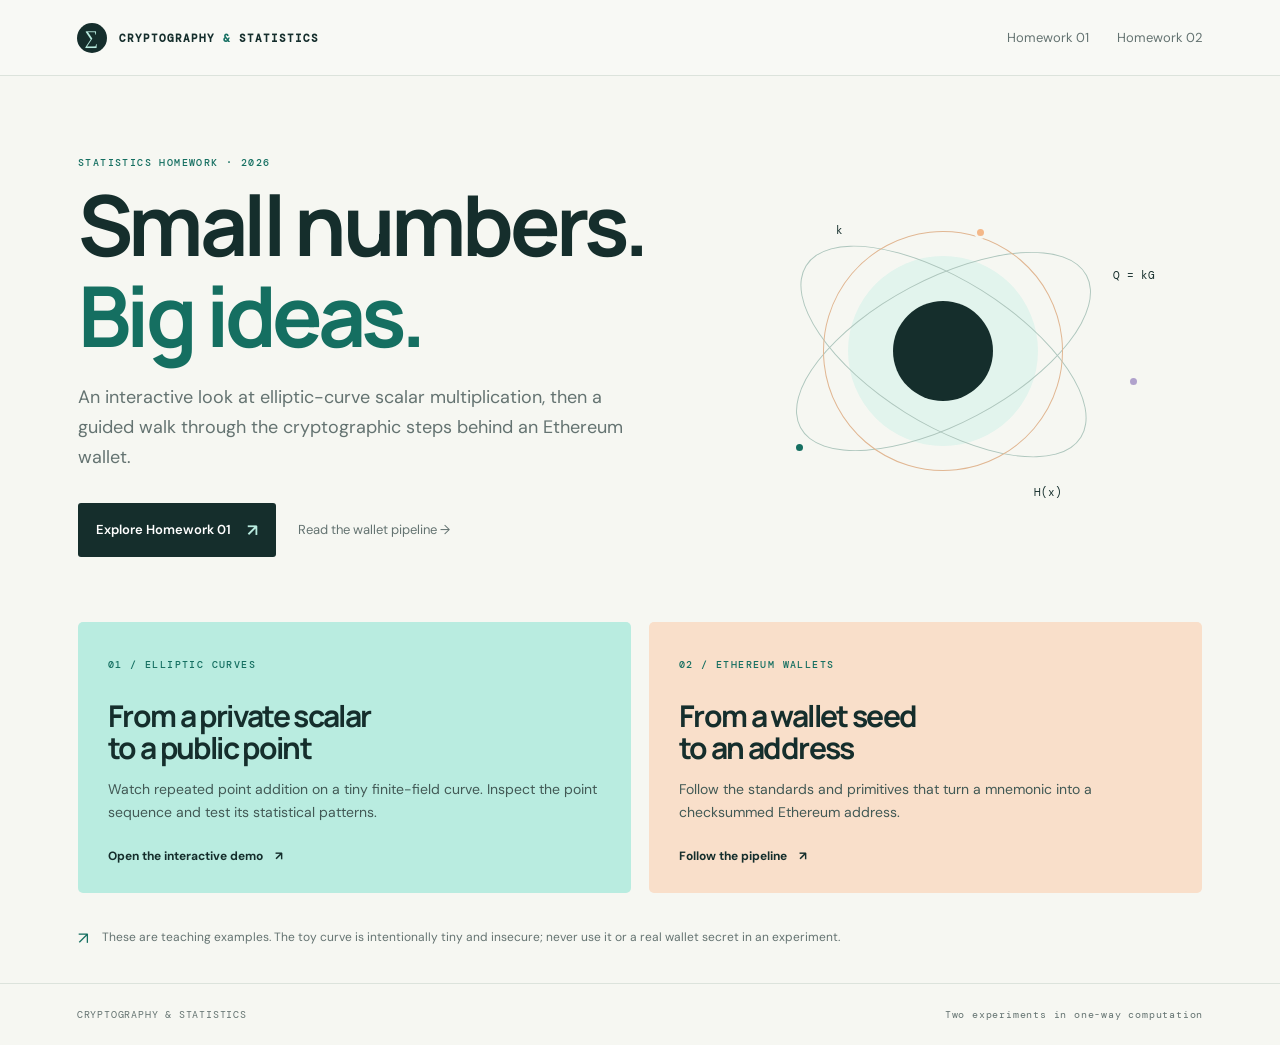
==== index.html @ 8dbc4e48 "Add files via upload" ====
<!doctype html>
<html lang="en">
<head>
  <meta charset="utf-8">
  <meta name="viewport" content="width=device-width, initial-scale=1">
  <meta name="description" content="Two statistics homework projects exploring elliptic-curve scalar multiplication and Ethereum wallet cryptography.">
  <title>Cryptography & Statistics — Homework</title>
  <link rel="stylesheet" href="styles.css">
</head>
<body>
  <header class="site-header">
    <a class="brand" href="index.html"><span class="brand-mark">∑</span><span>CRYPTOGRAPHY <i>&</i> STATISTICS</span></a>
    <nav aria-label="Homework navigation"><a href="homework-1.html">Homework 01</a><a href="homework-2.html">Homework 02</a></nav>
  </header>
  <main>
    <section class="hero home-hero">
      <div class="hero-copy">
        <p class="eyebrow">STATISTICS HOMEWORK · 2026</p>
        <h1>Small numbers.<br><span>Big ideas.</span></h1>
        <p class="lead">An interactive look at elliptic-curve scalar multiplication, then a guided walk through the cryptographic steps behind an Ethereum wallet.</p>
        <div class="hero-links"><a class="button button-dark" href="homework-1.html">Explore Homework 01 <span>↗</span></a><a class="text-link" href="homework-2.html">Read the wallet pipeline <span>→</span></a></div>
      </div>
      <div class="hero-art" aria-hidden="true"><div class="orbit orbit-a"></div><div class="orbit orbit-b"></div><div class="orbit orbit-c"></div><span class="art-dot dot-one"></span><span class="art-dot dot-two"></span><span class="art-dot dot-three"></span><span class="art-label label-one">k</span><span class="art-label label-two">Q = kG</span><span class="art-label label-three">H(x)</span></div>
    </section>
    <section class="home-cards" aria-label="Homework assignments">
      <a class="home-card card-teal" href="homework-1.html"><span class="card-number">01 / ELLIPTIC CURVES</span><h2>From a private scalar<br>to a public point</h2><p>Watch repeated point addition on a tiny finite-field curve. Inspect the point sequence and test its statistical patterns.</p><span class="card-cta">Open the interactive demo <b>↗</b></span></a>
      <a class="home-card card-orange" href="homework-2.html"><span class="card-number">02 / ETHEREUM WALLETS</span><h2>From a wallet seed<br>to an address</h2><p>Follow the standards and primitives that turn a mnemonic into a checksummed Ethereum address.</p><span class="card-cta">Follow the pipeline <b>↗</b></span></a>
    </section>
    <section class="closing-note"><span class="note-icon">↗</span><p>These are teaching examples. The toy curve is intentionally tiny and insecure; never use it or a real wallet secret in an experiment.</p></section>
  </main>
  <footer><span>CRYPTOGRAPHY & STATISTICS</span><span>Two experiments in one-way computation</span></footer>
</body>
</html>
---- styles.css ----
@import url('https://fonts.googleapis.com/css2?family=DM+Mono:wght@400;500&family=DM+Sans:wght@400;500;600;700&family=Manrope:wght@400;500;600;700;800&display=swap');
:root{--ink:#152e2c;--muted:#647371;--paper:#f6f7f2;--white:#fff;--line:#dce3dc;--teal:#b9ece0;--teal-deep:#156f61;--orange:#f4b889;--plum:#b0a2cc;--mono:'DM Mono',monospace;--sans:'DM Sans',sans-serif;--display:'Manrope',sans-serif}*{box-sizing:border-box}html{scroll-behavior:smooth}body{margin:0;background:var(--paper);color:var(--ink);font:16px/1.65 var(--sans)}a{color:inherit}.site-header{height:76px;padding:0 clamp(22px,6vw,92px);display:flex;align-items:center;justify-content:space-between;border-bottom:1px solid var(--line);background:#f8f9f5}.brand{text-decoration:none;display:flex;gap:12px;align-items:center;font:600 11px var(--mono);letter-spacing:.09em}.brand i{color:var(--teal-deep);font-style:normal}.brand-mark{display:grid;place-items:center;background:var(--ink);color:var(--teal);width:30px;height:30px;border-radius:50%;font:500 19px Georgia}.site-header nav{display:flex;gap:28px}.site-header nav a,.text-link{font-size:13px;text-decoration:none;color:var(--muted)}.site-header nav a:hover,.text-link:hover{color:var(--teal-deep)}main{max-width:1180px;margin:0 auto;padding:0 28px}.hero{position:relative;min-height:480px;display:grid;grid-template-columns:1fr .9fr;align-items:center;gap:32px;padding:70px 0 65px}.eyebrow,.card-number,.kicker,.micro-label{font:500 10px var(--mono);letter-spacing:.14em;color:var(--teal-deep)}h1,h2,h3{font-family:var(--display);letter-spacing:-.055em;line-height:1.08;margin:0}h1{font-size:clamp(50px,7vw,84px);font-weight:700}.hero h1 span{color:var(--teal-deep)}.lead{max-width:590px;color:var(--muted);font-size:18px;margin:23px 0 30px}.hero-links{display:flex;align-items:center;gap:22px}.button{display:inline-flex;align-items:center;gap:16px;padding:13px 18px;text-decoration:none;font-size:13px;font-weight:600}.button-dark{background:var(--ink);color:white;border-radius:3px}.button-dark span{font-size:17px;color:var(--teal)}.hero-art{height:340px;position:relative;display:grid;place-items:center}.orbit{position:absolute;border:1px solid #afc7be;border-radius:50%;transform:rotate(-28deg)}.orbit-a{width:325px;height:145px}.orbit-b{width:325px;height:145px;transform:rotate(32deg)}.orbit-c{width:240px;height:240px;border-color:#e1b793}.hero-art:before{content:'';position:absolute;width:190px;height:190px;border-radius:50%;background:#e2f4ed}.hero-art:after{content:'';position:absolute;width:100px;height:100px;border-radius:50%;background:var(--ink)}.art-dot{position:absolute;z-index:2;width:13px;height:13px;border-radius:50%;background:var(--orange);border:3px solid var(--paper)}.dot-one{top:45px;left:56%}.dot-two{bottom:67px;left:21%;background:var(--teal-deep)}.dot-three{right:12%;top:57%;background:var(--plum)}.art-label{position:absolute;z-index:3;font:11px var(--mono);background:var(--paper);padding:2px 6px}.label-one{top:40px;left:28%}.label-two{right:8%;top:25%}.label-three{bottom:20px;right:26%}.home-cards{display:grid;grid-template-columns:1fr 1fr;gap:18px}.home-card{display:block;padding:28px 30px 25px;min-height:258px;text-decoration:none;border-radius:5px;transition:transform .2s}.home-card:hover{transform:translateY(-3px)}.card-teal{background:var(--teal)}.card-orange{background:#f9dfca}.home-card h2{font-size:30px;margin:24px 0 13px}.home-card p{max-width:490px;color:#425955;font-size:14px;margin:0 0 18px}.home-card .card-cta{font-size:12px;font-weight:700}.card-cta b{margin-left:9px}.closing-note{display:flex;align-items:center;gap:13px;padding:23px 0;color:var(--muted);font-size:12px}.note-icon{font-size:17px;color:var(--teal-deep)}footer{border-top:1px solid var(--line);display:flex;justify-content:space-between;padding:24px clamp(22px,6vw,92px);font:10px var(--mono);letter-spacing:.08em;color:var(--muted)}
.page-intro{padding:52px 0 34px;border-bottom:1px solid var(--line)}.page-intro h1{font-size:clamp(38px,5.6vw,64px);margin:10px 0 15px}.page-intro .lead{margin:0;max-width:760px;font-size:16px}.crumb{font:10px var(--mono);color:var(--muted);margin-bottom:18px}.crumb a{color:var(--teal-deep);text-decoration:none}.two-col{display:grid;grid-template-columns:minmax(0,1.08fr) minmax(300px,.92fr);gap:22px;margin:27px 0}.panel{background:var(--white);border:1px solid var(--line);border-radius:5px;padding:22px}.panel h2{font-size:22px;margin:2px 0 14px}.panel h3{font-size:17px;margin:17px 0 8px}.panel p{margin:8px 0;color:#475956;font-size:14px}.controls{display:flex;flex-wrap:wrap;align-items:end;gap:12px;margin:16px 0}.field{display:grid;gap:5px}.field label{font:10px var(--mono);letter-spacing:.08em;text-transform:uppercase;color:var(--muted)}input,select,button{font:14px var(--sans)}input,select{border:1px solid var(--line);background:#fff;padding:9px 11px;border-radius:3px;color:var(--ink)}input[type=number]{width:100px}.button-small{border:0;border-radius:3px;padding:10px 13px;background:var(--ink);color:white;cursor:pointer}.button-small.secondary{background:#e9f4ef;color:var(--ink)}.result-box{background:#f0f7f3;border-left:3px solid var(--teal-deep);padding:12px 14px;margin:14px 0}.result-box strong{font:500 13px var(--mono)}.result-box .big{display:block;font:600 25px var(--display);margin-top:3px}.curve-wrap{background:#f7faf6;border:1px solid var(--line);border-radius:4px;padding:8px}.curve-wrap svg{display:block;width:100%;height:auto}.curve-grid{stroke:#dce5de;stroke-width:1}.curve-axis{stroke:#8da39b;stroke-width:1.2}.curve-point{fill:#81938d;stroke:#fff;stroke-width:1.4}.curve-base{fill:var(--teal-deep);stroke:white;stroke-width:2}.curve-current{fill:#e98950;stroke:white;stroke-width:2.5}.curve-label{font:10px var(--mono);fill:#38524c}.curve-caption{font:10px var(--mono);color:var(--muted);text-align:center;padding:4px 0 0}.table-wrap{overflow:auto;max-height:260px;border:1px solid var(--line);border-radius:3px}.data-table{width:100%;border-collapse:collapse;font-size:12px}.data-table th,.data-table td{text-align:left;padding:8px 10px;border-bottom:1px solid var(--line);white-space:nowrap}.data-table th{font:10px var(--mono);letter-spacing:.08em;background:#f6f8f4;position:sticky;top:0}.data-table tr:last-child td{border-bottom:0}.data-table tr.active td{background:#fff1e4}.stat-grid{display:grid;grid-template-columns:repeat(2,minmax(0,1fr));gap:10px}.stat-card{background:#f5f8f4;border:1px solid var(--line);padding:12px;border-radius:3px}.stat-card span{display:block;color:var(--muted);font:10px var(--mono);text-transform:uppercase;letter-spacing:.06em}.stat-card strong{display:block;font:600 18px var(--display);margin-top:5px}.callout{padding:15px 17px;background:#f9e9dc;border-radius:3px;margin:18px 0;color:#513a2b;font-size:13px}.callout.teal{background:#e5f4ee;color:#24483e}.section{padding:29px 0;border-bottom:1px solid var(--line)}.section h2{font-size:28px;margin:0 0 15px}.section h3{margin:18px 0 7px}.section p,.section li{font-size:14px;color:#475956}.section ul{padding-left:20px}.formula{font:13px var(--mono);padding:11px 13px;background:#eff4ef;border-radius:3px;overflow-wrap:anywhere;color:#294b41}.timeline{display:grid;grid-template-columns:repeat(4,1fr);gap:12px;margin-top:17px}.time-item{padding:13px;border-top:2px solid var(--teal-deep);background:#fff}.time-item b{font:500 11px var(--mono);color:var(--teal-deep)}.time-item p{font-size:12px;margin:5px 0 0}.pipeline{display:flex;flex-wrap:wrap;align-items:stretch;gap:7px;margin:19px 0}.pipe-step{min-width:105px;flex:1;padding:12px;background:#eaf4ef;border-radius:3px}.pipe-step:nth-child(4n+2){background:#f8e7d9}.pipe-step b{display:block;font-size:12px}.pipe-step small{display:block;color:var(--muted);font-size:10px;margin-top:3px}.pipe-arrow{align-self:center;color:#8b9d96}.source-list a{font-size:13px;color:var(--teal-deep);overflow-wrap:anywhere}.source-list li{margin:7px 0}.small-note{font-size:12px!important;color:var(--muted)!important}.tag{display:inline-block;padding:4px 8px;background:#ebf2ed;border-radius:20px;font:10px var(--mono);color:var(--teal-deep);margin-right:5px}.visually-hidden{position:absolute;width:1px;height:1px;padding:0;margin:-1px;overflow:hidden;clip:rect(0,0,0,0);white-space:nowrap;border:0}
@media(max-width:760px){.site-header{height:auto;min-height:66px;padding:13px 18px}.site-header nav{gap:12px}.brand{font-size:9px;gap:7px}.hero{grid-template-columns:1fr;padding:47px 0 28px;gap:0}.hero-art{height:220px;grid-row:1;margin-bottom:6px}.hero-art:before{width:130px;height:130px}.hero-art:after{width:66px;height:66px}.orbit-a,.orbit-b{width:260px;height:112px}.orbit-c{width:190px;height:190px}.home-cards,.two-col{grid-template-columns:1fr}.home-card{min-height:unset}.timeline{grid-template-columns:repeat(2,1fr)}footer{gap:10px;flex-wrap:wrap}main{padding:0 18px}.page-intro{padding-top:36px}.stat-grid{grid-template-columns:1fr 1fr}}
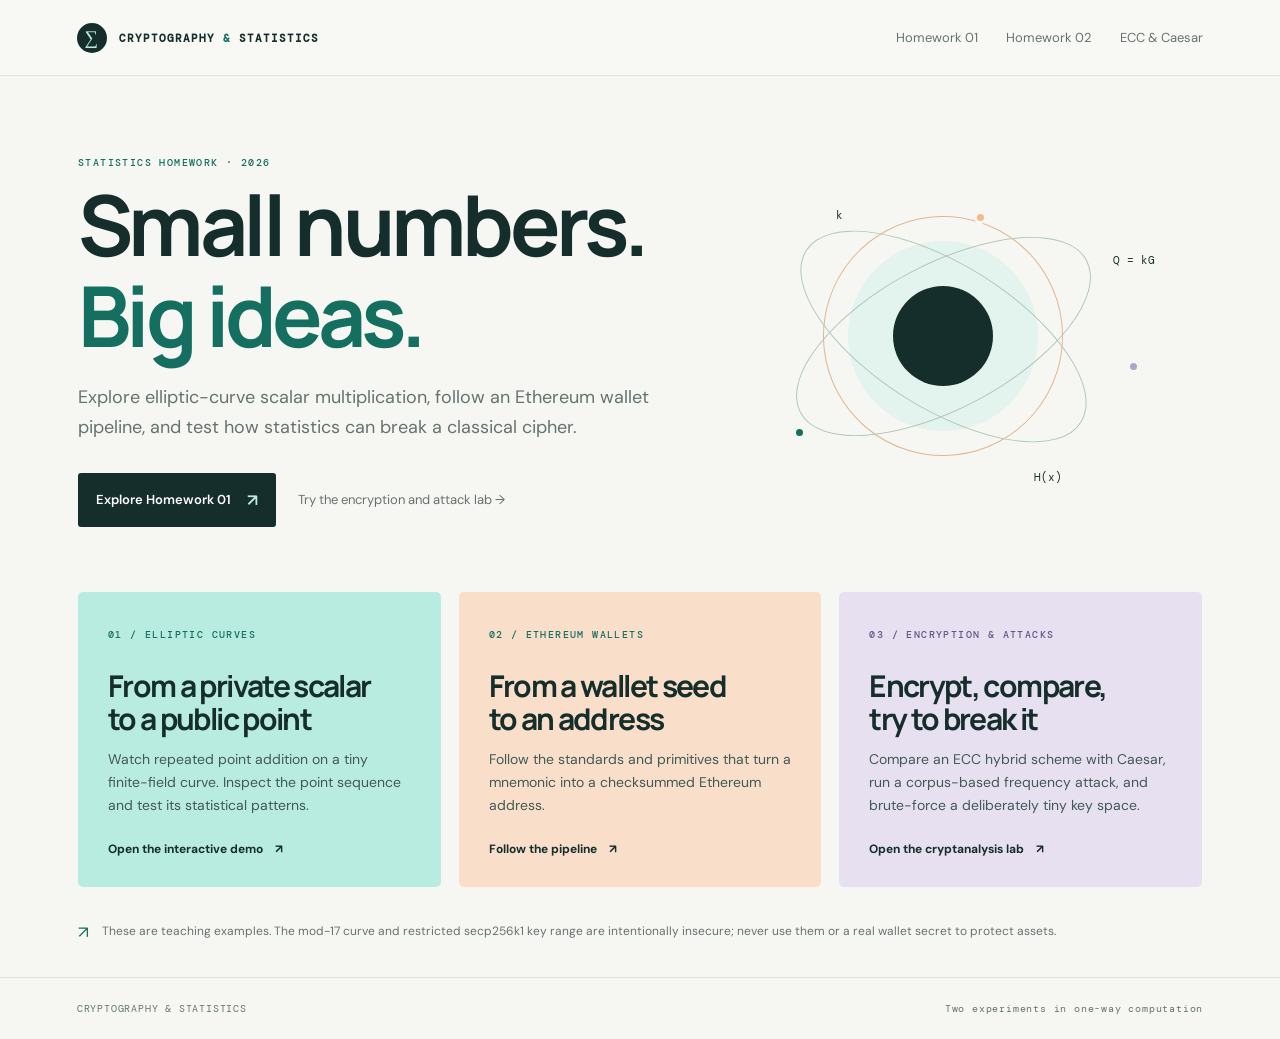
==== commit 291eefc8: "Add Homework 3 cryptanalysis lab" ====
--- a/index.html
+++ b/index.html
@@ -3,30 +3,31 @@
 <head>
   <meta charset="utf-8">
   <meta name="viewport" content="width=device-width, initial-scale=1">
-  <meta name="description" content="Two statistics homework projects exploring elliptic-curve scalar multiplication and Ethereum wallet cryptography.">
+  <meta name="description" content="Three educational projects exploring elliptic curves, Ethereum wallet cryptography, Caesar ciphers, and statistical cryptanalysis.">
   <title>Cryptography & Statistics — Homework</title>
   <link rel="stylesheet" href="styles.css">
 </head>
 <body>
   <header class="site-header">
     <a class="brand" href="index.html"><span class="brand-mark">∑</span><span>CRYPTOGRAPHY <i>&</i> STATISTICS</span></a>
-    <nav aria-label="Homework navigation"><a href="homework-1.html">Homework 01</a><a href="homework-2.html">Homework 02</a></nav>
+    <nav aria-label="Homework navigation"><a href="homework-1.html">Homework 01</a><a href="homework-2.html">Homework 02</a><a href="homework-3.html">ECC &amp; Caesar</a></nav>
   </header>
   <main>
     <section class="hero home-hero">
       <div class="hero-copy">
         <p class="eyebrow">STATISTICS HOMEWORK · 2026</p>
         <h1>Small numbers.<br><span>Big ideas.</span></h1>
-        <p class="lead">An interactive look at elliptic-curve scalar multiplication, then a guided walk through the cryptographic steps behind an Ethereum wallet.</p>
-        <div class="hero-links"><a class="button button-dark" href="homework-1.html">Explore Homework 01 <span>↗</span></a><a class="text-link" href="homework-2.html">Read the wallet pipeline <span>→</span></a></div>
+        <p class="lead">Explore elliptic-curve scalar multiplication, follow an Ethereum wallet pipeline, and test how statistics can break a classical cipher.</p>
+        <div class="hero-links"><a class="button button-dark" href="homework-1.html">Explore Homework 01 <span>↗</span></a><a class="text-link" href="homework-3.html">Try the encryption and attack lab <span>→</span></a></div>
       </div>
       <div class="hero-art" aria-hidden="true"><div class="orbit orbit-a"></div><div class="orbit orbit-b"></div><div class="orbit orbit-c"></div><span class="art-dot dot-one"></span><span class="art-dot dot-two"></span><span class="art-dot dot-three"></span><span class="art-label label-one">k</span><span class="art-label label-two">Q = kG</span><span class="art-label label-three">H(x)</span></div>
     </section>
     <section class="home-cards" aria-label="Homework assignments">
       <a class="home-card card-teal" href="homework-1.html"><span class="card-number">01 / ELLIPTIC CURVES</span><h2>From a private scalar<br>to a public point</h2><p>Watch repeated point addition on a tiny finite-field curve. Inspect the point sequence and test its statistical patterns.</p><span class="card-cta">Open the interactive demo <b>↗</b></span></a>
       <a class="home-card card-orange" href="homework-2.html"><span class="card-number">02 / ETHEREUM WALLETS</span><h2>From a wallet seed<br>to an address</h2><p>Follow the standards and primitives that turn a mnemonic into a checksummed Ethereum address.</p><span class="card-cta">Follow the pipeline <b>↗</b></span></a>
+      <a class="home-card card-plum" href="homework-3.html"><span class="card-number">03 / ENCRYPTION &amp; ATTACKS</span><h2>Encrypt, compare,<br>try to break it</h2><p>Compare an ECC hybrid scheme with Caesar, run a corpus-based frequency attack, and brute-force a deliberately tiny key space.</p><span class="card-cta">Open the cryptanalysis lab <b>↗</b></span></a>
     </section>
-    <section class="closing-note"><span class="note-icon">↗</span><p>These are teaching examples. The toy curve is intentionally tiny and insecure; never use it or a real wallet secret in an experiment.</p></section>
+    <section class="closing-note"><span class="note-icon">↗</span><p>These are teaching examples. The mod-17 curve and restricted secp256k1 key range are intentionally insecure; never use them or a real wallet secret to protect assets.</p></section>
   </main>
   <footer><span>CRYPTOGRAPHY & STATISTICS</span><span>Two experiments in one-way computation</span></footer>
 </body>
--- a/styles.css
+++ b/styles.css
@@ -2,3 +2,6 @@
 :root{--ink:#152e2c;--muted:#647371;--paper:#f6f7f2;--white:#fff;--line:#dce3dc;--teal:#b9ece0;--teal-deep:#156f61;--orange:#f4b889;--plum:#b0a2cc;--mono:'DM Mono',monospace;--sans:'DM Sans',sans-serif;--display:'Manrope',sans-serif}*{box-sizing:border-box}html{scroll-behavior:smooth}body{margin:0;background:var(--paper);color:var(--ink);font:16px/1.65 var(--sans)}a{color:inherit}.site-header{height:76px;padding:0 clamp(22px,6vw,92px);display:flex;align-items:center;justify-content:space-between;border-bottom:1px solid var(--line);background:#f8f9f5}.brand{text-decoration:none;display:flex;gap:12px;align-items:center;font:600 11px var(--mono);letter-spacing:.09em}.brand i{color:var(--teal-deep);font-style:normal}.brand-mark{display:grid;place-items:center;background:var(--ink);color:var(--teal);width:30px;height:30px;border-radius:50%;font:500 19px Georgia}.site-header nav{display:flex;gap:28px}.site-header nav a,.text-link{font-size:13px;text-decoration:none;color:var(--muted)}.site-header nav a:hover,.text-link:hover{color:var(--teal-deep)}main{max-width:1180px;margin:0 auto;padding:0 28px}.hero{position:relative;min-height:480px;display:grid;grid-template-columns:1fr .9fr;align-items:center;gap:32px;padding:70px 0 65px}.eyebrow,.card-number,.kicker,.micro-label{font:500 10px var(--mono);letter-spacing:.14em;color:var(--teal-deep)}h1,h2,h3{font-family:var(--display);letter-spacing:-.055em;line-height:1.08;margin:0}h1{font-size:clamp(50px,7vw,84px);font-weight:700}.hero h1 span{color:var(--teal-deep)}.lead{max-width:590px;color:var(--muted);font-size:18px;margin:23px 0 30px}.hero-links{display:flex;align-items:center;gap:22px}.button{display:inline-flex;align-items:center;gap:16px;padding:13px 18px;text-decoration:none;font-size:13px;font-weight:600}.button-dark{background:var(--ink);color:white;border-radius:3px}.button-dark span{font-size:17px;color:var(--teal)}.hero-art{height:340px;position:relative;display:grid;place-items:center}.orbit{position:absolute;border:1px solid #afc7be;border-radius:50%;transform:rotate(-28deg)}.orbit-a{width:325px;height:145px}.orbit-b{width:325px;height:145px;transform:rotate(32deg)}.orbit-c{width:240px;height:240px;border-color:#e1b793}.hero-art:before{content:'';position:absolute;width:190px;height:190px;border-radius:50%;background:#e2f4ed}.hero-art:after{content:'';position:absolute;width:100px;height:100px;border-radius:50%;background:var(--ink)}.art-dot{position:absolute;z-index:2;width:13px;height:13px;border-radius:50%;background:var(--orange);border:3px solid var(--paper)}.dot-one{top:45px;left:56%}.dot-two{bottom:67px;left:21%;background:var(--teal-deep)}.dot-three{right:12%;top:57%;background:var(--plum)}.art-label{position:absolute;z-index:3;font:11px var(--mono);background:var(--paper);padding:2px 6px}.label-one{top:40px;left:28%}.label-two{right:8%;top:25%}.label-three{bottom:20px;right:26%}.home-cards{display:grid;grid-template-columns:1fr 1fr;gap:18px}.home-card{display:block;padding:28px 30px 25px;min-height:258px;text-decoration:none;border-radius:5px;transition:transform .2s}.home-card:hover{transform:translateY(-3px)}.card-teal{background:var(--teal)}.card-orange{background:#f9dfca}.home-card h2{font-size:30px;margin:24px 0 13px}.home-card p{max-width:490px;color:#425955;font-size:14px;margin:0 0 18px}.home-card .card-cta{font-size:12px;font-weight:700}.card-cta b{margin-left:9px}.closing-note{display:flex;align-items:center;gap:13px;padding:23px 0;color:var(--muted);font-size:12px}.note-icon{font-size:17px;color:var(--teal-deep)}footer{border-top:1px solid var(--line);display:flex;justify-content:space-between;padding:24px clamp(22px,6vw,92px);font:10px var(--mono);letter-spacing:.08em;color:var(--muted)}
 .page-intro{padding:52px 0 34px;border-bottom:1px solid var(--line)}.page-intro h1{font-size:clamp(38px,5.6vw,64px);margin:10px 0 15px}.page-intro .lead{margin:0;max-width:760px;font-size:16px}.crumb{font:10px var(--mono);color:var(--muted);margin-bottom:18px}.crumb a{color:var(--teal-deep);text-decoration:none}.two-col{display:grid;grid-template-columns:minmax(0,1.08fr) minmax(300px,.92fr);gap:22px;margin:27px 0}.panel{background:var(--white);border:1px solid var(--line);border-radius:5px;padding:22px}.panel h2{font-size:22px;margin:2px 0 14px}.panel h3{font-size:17px;margin:17px 0 8px}.panel p{margin:8px 0;color:#475956;font-size:14px}.controls{display:flex;flex-wrap:wrap;align-items:end;gap:12px;margin:16px 0}.field{display:grid;gap:5px}.field label{font:10px var(--mono);letter-spacing:.08em;text-transform:uppercase;color:var(--muted)}input,select,button{font:14px var(--sans)}input,select{border:1px solid var(--line);background:#fff;padding:9px 11px;border-radius:3px;color:var(--ink)}input[type=number]{width:100px}.button-small{border:0;border-radius:3px;padding:10px 13px;background:var(--ink);color:white;cursor:pointer}.button-small.secondary{background:#e9f4ef;color:var(--ink)}.result-box{background:#f0f7f3;border-left:3px solid var(--teal-deep);padding:12px 14px;margin:14px 0}.result-box strong{font:500 13px var(--mono)}.result-box .big{display:block;font:600 25px var(--display);margin-top:3px}.curve-wrap{background:#f7faf6;border:1px solid var(--line);border-radius:4px;padding:8px}.curve-wrap svg{display:block;width:100%;height:auto}.curve-grid{stroke:#dce5de;stroke-width:1}.curve-axis{stroke:#8da39b;stroke-width:1.2}.curve-point{fill:#81938d;stroke:#fff;stroke-width:1.4}.curve-base{fill:var(--teal-deep);stroke:white;stroke-width:2}.curve-current{fill:#e98950;stroke:white;stroke-width:2.5}.curve-label{font:10px var(--mono);fill:#38524c}.curve-caption{font:10px var(--mono);color:var(--muted);text-align:center;padding:4px 0 0}.table-wrap{overflow:auto;max-height:260px;border:1px solid var(--line);border-radius:3px}.data-table{width:100%;border-collapse:collapse;font-size:12px}.data-table th,.data-table td{text-align:left;padding:8px 10px;border-bottom:1px solid var(--line);white-space:nowrap}.data-table th{font:10px var(--mono);letter-spacing:.08em;background:#f6f8f4;position:sticky;top:0}.data-table tr:last-child td{border-bottom:0}.data-table tr.active td{background:#fff1e4}.stat-grid{display:grid;grid-template-columns:repeat(2,minmax(0,1fr));gap:10px}.stat-card{background:#f5f8f4;border:1px solid var(--line);padding:12px;border-radius:3px}.stat-card span{display:block;color:var(--muted);font:10px var(--mono);text-transform:uppercase;letter-spacing:.06em}.stat-card strong{display:block;font:600 18px var(--display);margin-top:5px}.callout{padding:15px 17px;background:#f9e9dc;border-radius:3px;margin:18px 0;color:#513a2b;font-size:13px}.callout.teal{background:#e5f4ee;color:#24483e}.section{padding:29px 0;border-bottom:1px solid var(--line)}.section h2{font-size:28px;margin:0 0 15px}.section h3{margin:18px 0 7px}.section p,.section li{font-size:14px;color:#475956}.section ul{padding-left:20px}.formula{font:13px var(--mono);padding:11px 13px;background:#eff4ef;border-radius:3px;overflow-wrap:anywhere;color:#294b41}.timeline{display:grid;grid-template-columns:repeat(4,1fr);gap:12px;margin-top:17px}.time-item{padding:13px;border-top:2px solid var(--teal-deep);background:#fff}.time-item b{font:500 11px var(--mono);color:var(--teal-deep)}.time-item p{font-size:12px;margin:5px 0 0}.pipeline{display:flex;flex-wrap:wrap;align-items:stretch;gap:7px;margin:19px 0}.pipe-step{min-width:105px;flex:1;padding:12px;background:#eaf4ef;border-radius:3px}.pipe-step:nth-child(4n+2){background:#f8e7d9}.pipe-step b{display:block;font-size:12px}.pipe-step small{display:block;color:var(--muted);font-size:10px;margin-top:3px}.pipe-arrow{align-self:center;color:#8b9d96}.source-list a{font-size:13px;color:var(--teal-deep);overflow-wrap:anywhere}.source-list li{margin:7px 0}.small-note{font-size:12px!important;color:var(--muted)!important}.tag{display:inline-block;padding:4px 8px;background:#ebf2ed;border-radius:20px;font:10px var(--mono);color:var(--teal-deep);margin-right:5px}.visually-hidden{position:absolute;width:1px;height:1px;padding:0;margin:-1px;overflow:hidden;clip:rect(0,0,0,0);white-space:nowrap;border:0}
 @media(max-width:760px){.site-header{height:auto;min-height:66px;padding:13px 18px}.site-header nav{gap:12px}.brand{font-size:9px;gap:7px}.hero{grid-template-columns:1fr;padding:47px 0 28px;gap:0}.hero-art{height:220px;grid-row:1;margin-bottom:6px}.hero-art:before{width:130px;height:130px}.hero-art:after{width:66px;height:66px}.orbit-a,.orbit-b{width:260px;height:112px}.orbit-c{width:190px;height:190px}.home-cards,.two-col{grid-template-columns:1fr}.home-card{min-height:unset}.timeline{grid-template-columns:repeat(2,1fr)}footer{gap:10px;flex-wrap:wrap}main{padding:0 18px}.page-intro{padding-top:36px}.stat-grid{grid-template-columns:1fr 1fr}}
+.home-cards{grid-template-columns:repeat(3,minmax(0,1fr))}.card-plum{background:#e7e0f0}.card-plum .card-number{color:#665586}
+@media(max-width:980px){.home-cards{grid-template-columns:repeat(2,minmax(0,1fr))}}
+@media(max-width:760px){.home-cards{grid-template-columns:1fr}}
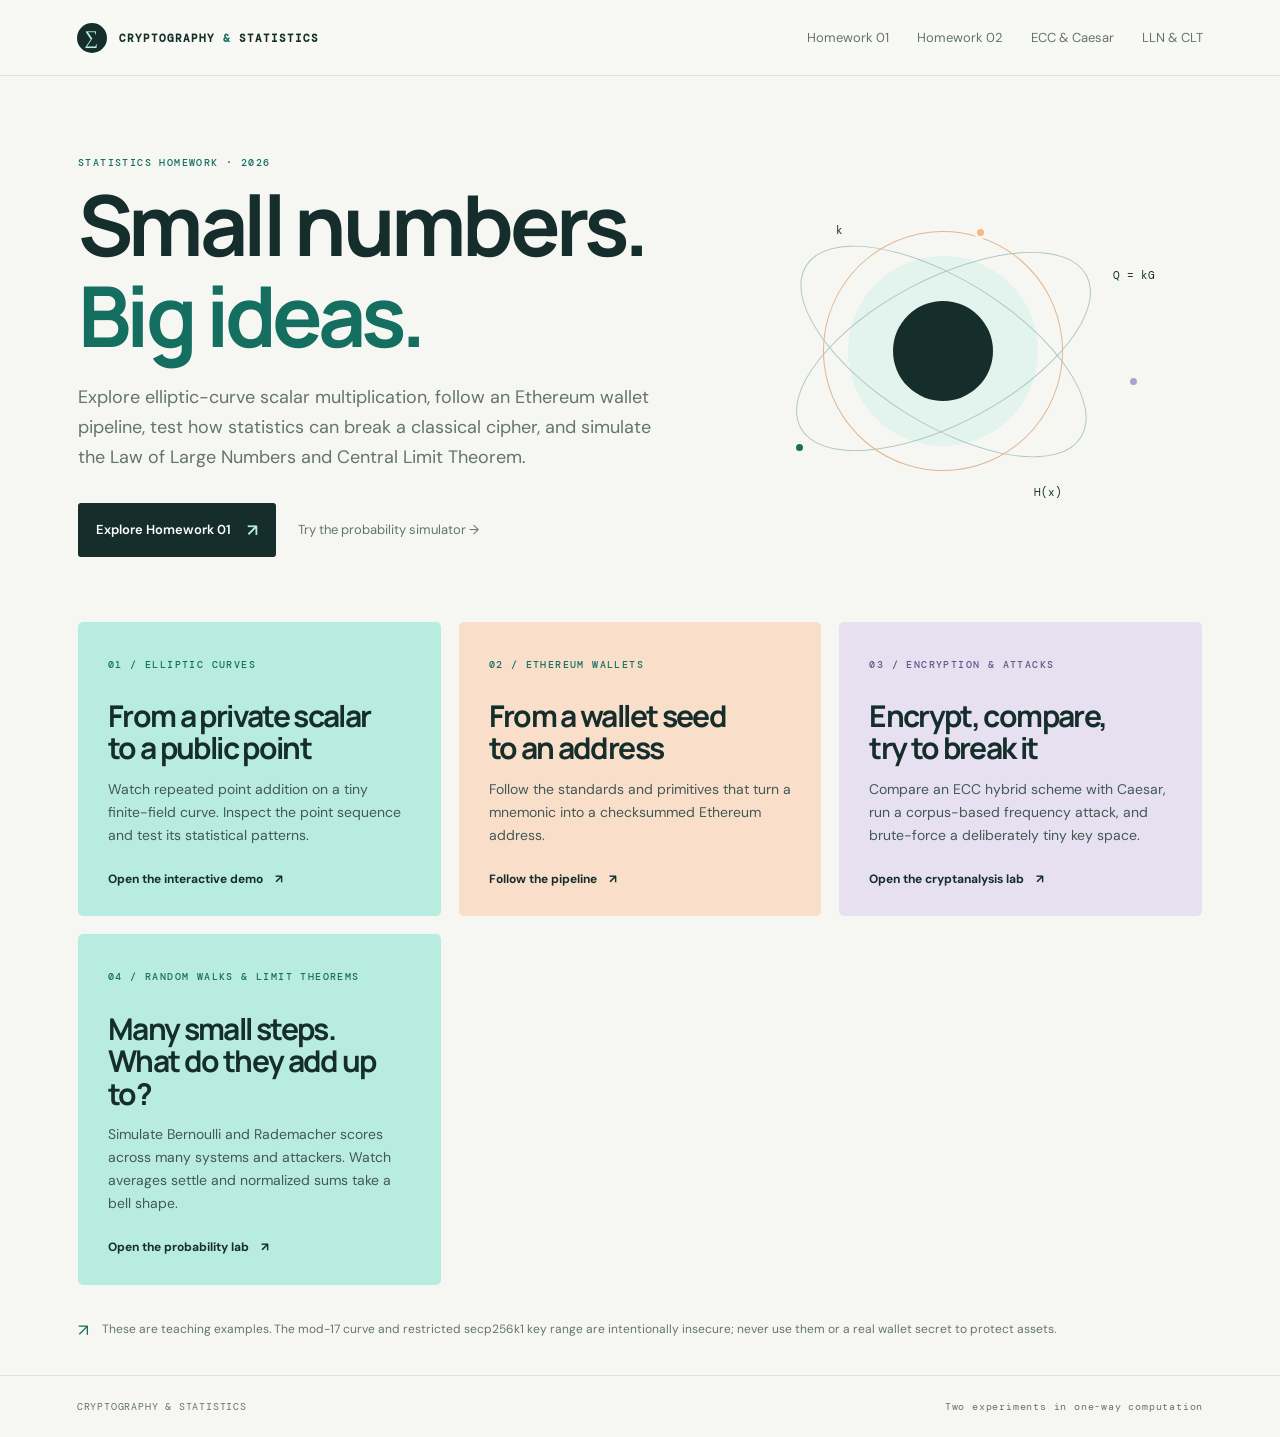
==== commit c323875d: "Complete Homework 4 stochastic simulation lab" ====
--- a/index.html
+++ b/index.html
@@ -10,15 +10,15 @@
 <body>
   <header class="site-header">
     <a class="brand" href="index.html"><span class="brand-mark">∑</span><span>CRYPTOGRAPHY <i>&</i> STATISTICS</span></a>
-    <nav aria-label="Homework navigation"><a href="homework-1.html">Homework 01</a><a href="homework-2.html">Homework 02</a><a href="homework-3.html">ECC &amp; Caesar</a></nav>
+    <nav aria-label="Homework navigation"><a href="homework-1.html">Homework 01</a><a href="homework-2.html">Homework 02</a><a href="homework-3.html">ECC &amp; Caesar</a><a href="homework-4.html">LLN &amp; CLT</a></nav>
   </header>
   <main>
     <section class="hero home-hero">
       <div class="hero-copy">
         <p class="eyebrow">STATISTICS HOMEWORK · 2026</p>
         <h1>Small numbers.<br><span>Big ideas.</span></h1>
-        <p class="lead">Explore elliptic-curve scalar multiplication, follow an Ethereum wallet pipeline, and test how statistics can break a classical cipher.</p>
-        <div class="hero-links"><a class="button button-dark" href="homework-1.html">Explore Homework 01 <span>↗</span></a><a class="text-link" href="homework-3.html">Try the encryption and attack lab <span>→</span></a></div>
+        <p class="lead">Explore elliptic-curve scalar multiplication, follow an Ethereum wallet pipeline, test how statistics can break a classical cipher, and simulate the Law of Large Numbers and Central Limit Theorem.</p>
+        <div class="hero-links"><a class="button button-dark" href="homework-1.html">Explore Homework 01 <span>↗</span></a><a class="text-link" href="homework-4.html">Try the probability simulator <span>→</span></a></div>
       </div>
       <div class="hero-art" aria-hidden="true"><div class="orbit orbit-a"></div><div class="orbit orbit-b"></div><div class="orbit orbit-c"></div><span class="art-dot dot-one"></span><span class="art-dot dot-two"></span><span class="art-dot dot-three"></span><span class="art-label label-one">k</span><span class="art-label label-two">Q = kG</span><span class="art-label label-three">H(x)</span></div>
     </section>
@@ -26,6 +26,7 @@
       <a class="home-card card-teal" href="homework-1.html"><span class="card-number">01 / ELLIPTIC CURVES</span><h2>From a private scalar<br>to a public point</h2><p>Watch repeated point addition on a tiny finite-field curve. Inspect the point sequence and test its statistical patterns.</p><span class="card-cta">Open the interactive demo <b>↗</b></span></a>
       <a class="home-card card-orange" href="homework-2.html"><span class="card-number">02 / ETHEREUM WALLETS</span><h2>From a wallet seed<br>to an address</h2><p>Follow the standards and primitives that turn a mnemonic into a checksummed Ethereum address.</p><span class="card-cta">Follow the pipeline <b>↗</b></span></a>
       <a class="home-card card-plum" href="homework-3.html"><span class="card-number">03 / ENCRYPTION &amp; ATTACKS</span><h2>Encrypt, compare,<br>try to break it</h2><p>Compare an ECC hybrid scheme with Caesar, run a corpus-based frequency attack, and brute-force a deliberately tiny key space.</p><span class="card-cta">Open the cryptanalysis lab <b>↗</b></span></a>
+      <a class="home-card card-teal" href="homework-4.html"><span class="card-number">04 / RANDOM WALKS &amp; LIMIT THEOREMS</span><h2>Many small steps.<br>What do they add up to?</h2><p>Simulate Bernoulli and Rademacher scores across many systems and attackers. Watch averages settle and normalized sums take a bell shape.</p><span class="card-cta">Open the probability lab <b>↗</b></span></a>
     </section>
     <section class="closing-note"><span class="note-icon">↗</span><p>These are teaching examples. The mod-17 curve and restricted secp256k1 key range are intentionally insecure; never use them or a real wallet secret to protect assets.</p></section>
   </main>
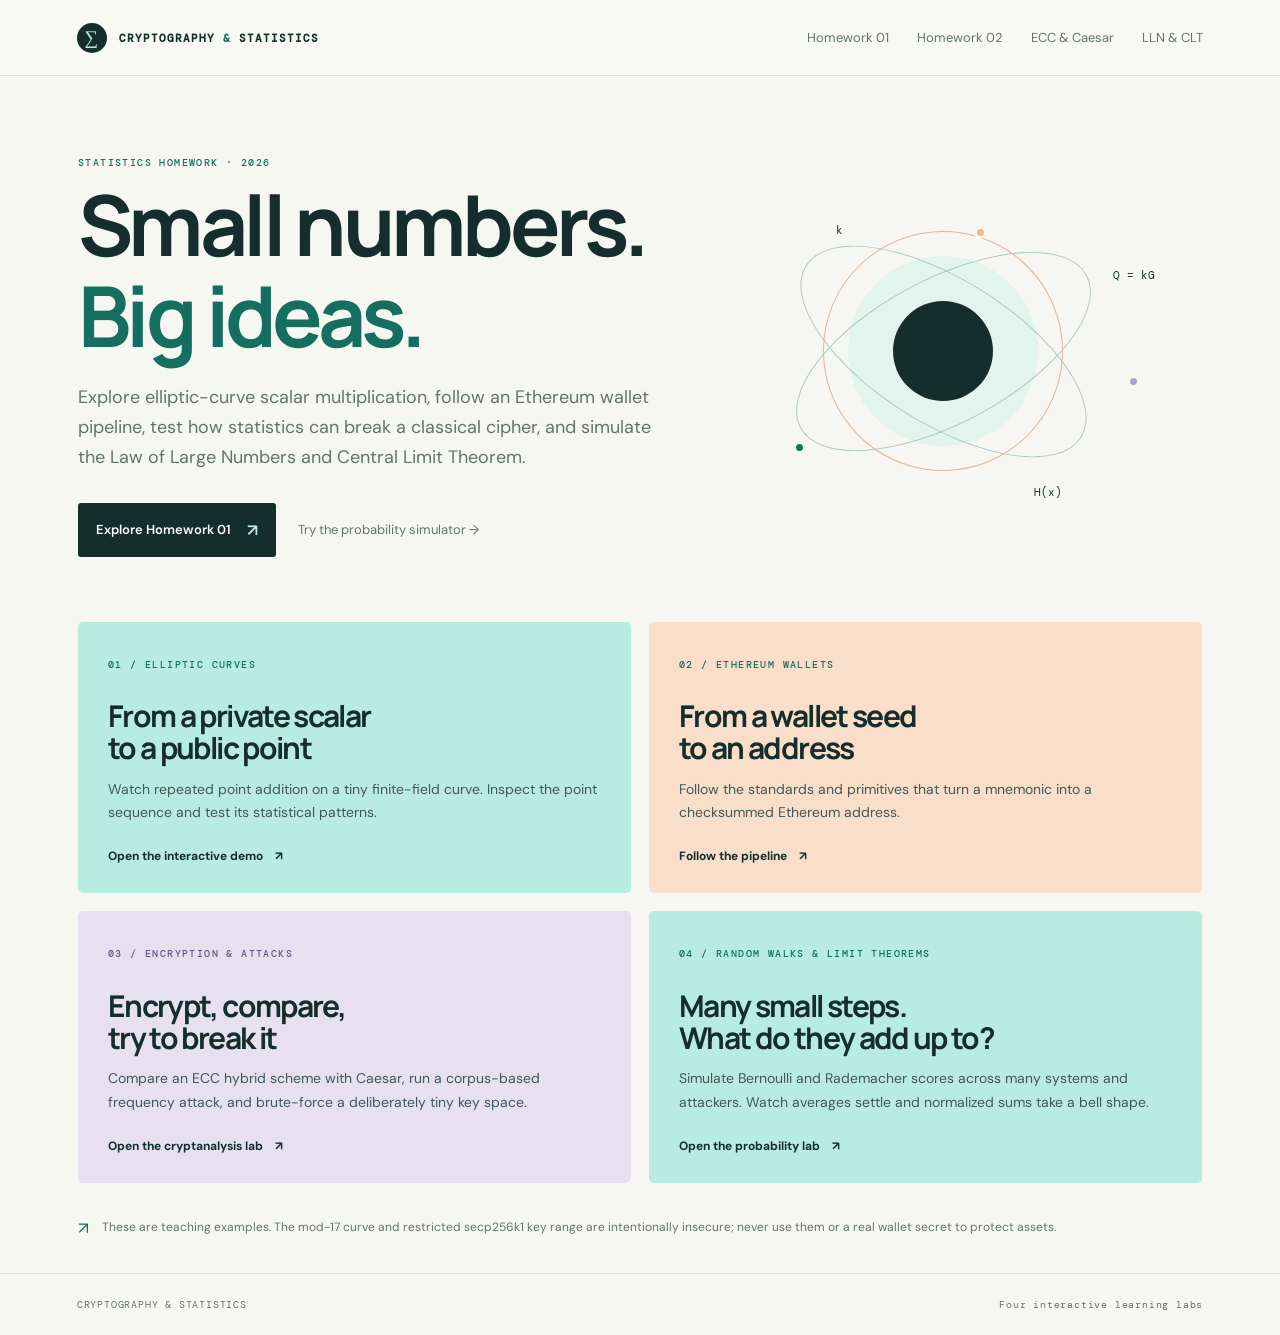
==== commit 0a286552: "Polish four-homework landing page layout" ====
--- a/index.html
+++ b/index.html
@@ -30,6 +30,6 @@
     </section>
     <section class="closing-note"><span class="note-icon">↗</span><p>These are teaching examples. The mod-17 curve and restricted secp256k1 key range are intentionally insecure; never use them or a real wallet secret to protect assets.</p></section>
   </main>
-  <footer><span>CRYPTOGRAPHY & STATISTICS</span><span>Two experiments in one-way computation</span></footer>
+  <footer><span>CRYPTOGRAPHY &amp; STATISTICS</span><span>Four interactive learning labs</span></footer>
 </body>
 </html>
--- a/styles.css
+++ b/styles.css
@@ -2,6 +2,6 @@
 :root{--ink:#152e2c;--muted:#647371;--paper:#f6f7f2;--white:#fff;--line:#dce3dc;--teal:#b9ece0;--teal-deep:#156f61;--orange:#f4b889;--plum:#b0a2cc;--mono:'DM Mono',monospace;--sans:'DM Sans',sans-serif;--display:'Manrope',sans-serif}*{box-sizing:border-box}html{scroll-behavior:smooth}body{margin:0;background:var(--paper);color:var(--ink);font:16px/1.65 var(--sans)}a{color:inherit}.site-header{height:76px;padding:0 clamp(22px,6vw,92px);display:flex;align-items:center;justify-content:space-between;border-bottom:1px solid var(--line);background:#f8f9f5}.brand{text-decoration:none;display:flex;gap:12px;align-items:center;font:600 11px var(--mono);letter-spacing:.09em}.brand i{color:var(--teal-deep);font-style:normal}.brand-mark{display:grid;place-items:center;background:var(--ink);color:var(--teal);width:30px;height:30px;border-radius:50%;font:500 19px Georgia}.site-header nav{display:flex;gap:28px}.site-header nav a,.text-link{font-size:13px;text-decoration:none;color:var(--muted)}.site-header nav a:hover,.text-link:hover{color:var(--teal-deep)}main{max-width:1180px;margin:0 auto;padding:0 28px}.hero{position:relative;min-height:480px;display:grid;grid-template-columns:1fr .9fr;align-items:center;gap:32px;padding:70px 0 65px}.eyebrow,.card-number,.kicker,.micro-label{font:500 10px var(--mono);letter-spacing:.14em;color:var(--teal-deep)}h1,h2,h3{font-family:var(--display);letter-spacing:-.055em;line-height:1.08;margin:0}h1{font-size:clamp(50px,7vw,84px);font-weight:700}.hero h1 span{color:var(--teal-deep)}.lead{max-width:590px;color:var(--muted);font-size:18px;margin:23px 0 30px}.hero-links{display:flex;align-items:center;gap:22px}.button{display:inline-flex;align-items:center;gap:16px;padding:13px 18px;text-decoration:none;font-size:13px;font-weight:600}.button-dark{background:var(--ink);color:white;border-radius:3px}.button-dark span{font-size:17px;color:var(--teal)}.hero-art{height:340px;position:relative;display:grid;place-items:center}.orbit{position:absolute;border:1px solid #afc7be;border-radius:50%;transform:rotate(-28deg)}.orbit-a{width:325px;height:145px}.orbit-b{width:325px;height:145px;transform:rotate(32deg)}.orbit-c{width:240px;height:240px;border-color:#e1b793}.hero-art:before{content:'';position:absolute;width:190px;height:190px;border-radius:50%;background:#e2f4ed}.hero-art:after{content:'';position:absolute;width:100px;height:100px;border-radius:50%;background:var(--ink)}.art-dot{position:absolute;z-index:2;width:13px;height:13px;border-radius:50%;background:var(--orange);border:3px solid var(--paper)}.dot-one{top:45px;left:56%}.dot-two{bottom:67px;left:21%;background:var(--teal-deep)}.dot-three{right:12%;top:57%;background:var(--plum)}.art-label{position:absolute;z-index:3;font:11px var(--mono);background:var(--paper);padding:2px 6px}.label-one{top:40px;left:28%}.label-two{right:8%;top:25%}.label-three{bottom:20px;right:26%}.home-cards{display:grid;grid-template-columns:1fr 1fr;gap:18px}.home-card{display:block;padding:28px 30px 25px;min-height:258px;text-decoration:none;border-radius:5px;transition:transform .2s}.home-card:hover{transform:translateY(-3px)}.card-teal{background:var(--teal)}.card-orange{background:#f9dfca}.home-card h2{font-size:30px;margin:24px 0 13px}.home-card p{max-width:490px;color:#425955;font-size:14px;margin:0 0 18px}.home-card .card-cta{font-size:12px;font-weight:700}.card-cta b{margin-left:9px}.closing-note{display:flex;align-items:center;gap:13px;padding:23px 0;color:var(--muted);font-size:12px}.note-icon{font-size:17px;color:var(--teal-deep)}footer{border-top:1px solid var(--line);display:flex;justify-content:space-between;padding:24px clamp(22px,6vw,92px);font:10px var(--mono);letter-spacing:.08em;color:var(--muted)}
 .page-intro{padding:52px 0 34px;border-bottom:1px solid var(--line)}.page-intro h1{font-size:clamp(38px,5.6vw,64px);margin:10px 0 15px}.page-intro .lead{margin:0;max-width:760px;font-size:16px}.crumb{font:10px var(--mono);color:var(--muted);margin-bottom:18px}.crumb a{color:var(--teal-deep);text-decoration:none}.two-col{display:grid;grid-template-columns:minmax(0,1.08fr) minmax(300px,.92fr);gap:22px;margin:27px 0}.panel{background:var(--white);border:1px solid var(--line);border-radius:5px;padding:22px}.panel h2{font-size:22px;margin:2px 0 14px}.panel h3{font-size:17px;margin:17px 0 8px}.panel p{margin:8px 0;color:#475956;font-size:14px}.controls{display:flex;flex-wrap:wrap;align-items:end;gap:12px;margin:16px 0}.field{display:grid;gap:5px}.field label{font:10px var(--mono);letter-spacing:.08em;text-transform:uppercase;color:var(--muted)}input,select,button{font:14px var(--sans)}input,select{border:1px solid var(--line);background:#fff;padding:9px 11px;border-radius:3px;color:var(--ink)}input[type=number]{width:100px}.button-small{border:0;border-radius:3px;padding:10px 13px;background:var(--ink);color:white;cursor:pointer}.button-small.secondary{background:#e9f4ef;color:var(--ink)}.result-box{background:#f0f7f3;border-left:3px solid var(--teal-deep);padding:12px 14px;margin:14px 0}.result-box strong{font:500 13px var(--mono)}.result-box .big{display:block;font:600 25px var(--display);margin-top:3px}.curve-wrap{background:#f7faf6;border:1px solid var(--line);border-radius:4px;padding:8px}.curve-wrap svg{display:block;width:100%;height:auto}.curve-grid{stroke:#dce5de;stroke-width:1}.curve-axis{stroke:#8da39b;stroke-width:1.2}.curve-point{fill:#81938d;stroke:#fff;stroke-width:1.4}.curve-base{fill:var(--teal-deep);stroke:white;stroke-width:2}.curve-current{fill:#e98950;stroke:white;stroke-width:2.5}.curve-label{font:10px var(--mono);fill:#38524c}.curve-caption{font:10px var(--mono);color:var(--muted);text-align:center;padding:4px 0 0}.table-wrap{overflow:auto;max-height:260px;border:1px solid var(--line);border-radius:3px}.data-table{width:100%;border-collapse:collapse;font-size:12px}.data-table th,.data-table td{text-align:left;padding:8px 10px;border-bottom:1px solid var(--line);white-space:nowrap}.data-table th{font:10px var(--mono);letter-spacing:.08em;background:#f6f8f4;position:sticky;top:0}.data-table tr:last-child td{border-bottom:0}.data-table tr.active td{background:#fff1e4}.stat-grid{display:grid;grid-template-columns:repeat(2,minmax(0,1fr));gap:10px}.stat-card{background:#f5f8f4;border:1px solid var(--line);padding:12px;border-radius:3px}.stat-card span{display:block;color:var(--muted);font:10px var(--mono);text-transform:uppercase;letter-spacing:.06em}.stat-card strong{display:block;font:600 18px var(--display);margin-top:5px}.callout{padding:15px 17px;background:#f9e9dc;border-radius:3px;margin:18px 0;color:#513a2b;font-size:13px}.callout.teal{background:#e5f4ee;color:#24483e}.section{padding:29px 0;border-bottom:1px solid var(--line)}.section h2{font-size:28px;margin:0 0 15px}.section h3{margin:18px 0 7px}.section p,.section li{font-size:14px;color:#475956}.section ul{padding-left:20px}.formula{font:13px var(--mono);padding:11px 13px;background:#eff4ef;border-radius:3px;overflow-wrap:anywhere;color:#294b41}.timeline{display:grid;grid-template-columns:repeat(4,1fr);gap:12px;margin-top:17px}.time-item{padding:13px;border-top:2px solid var(--teal-deep);background:#fff}.time-item b{font:500 11px var(--mono);color:var(--teal-deep)}.time-item p{font-size:12px;margin:5px 0 0}.pipeline{display:flex;flex-wrap:wrap;align-items:stretch;gap:7px;margin:19px 0}.pipe-step{min-width:105px;flex:1;padding:12px;background:#eaf4ef;border-radius:3px}.pipe-step:nth-child(4n+2){background:#f8e7d9}.pipe-step b{display:block;font-size:12px}.pipe-step small{display:block;color:var(--muted);font-size:10px;margin-top:3px}.pipe-arrow{align-self:center;color:#8b9d96}.source-list a{font-size:13px;color:var(--teal-deep);overflow-wrap:anywhere}.source-list li{margin:7px 0}.small-note{font-size:12px!important;color:var(--muted)!important}.tag{display:inline-block;padding:4px 8px;background:#ebf2ed;border-radius:20px;font:10px var(--mono);color:var(--teal-deep);margin-right:5px}.visually-hidden{position:absolute;width:1px;height:1px;padding:0;margin:-1px;overflow:hidden;clip:rect(0,0,0,0);white-space:nowrap;border:0}
 @media(max-width:760px){.site-header{height:auto;min-height:66px;padding:13px 18px}.site-header nav{gap:12px}.brand{font-size:9px;gap:7px}.hero{grid-template-columns:1fr;padding:47px 0 28px;gap:0}.hero-art{height:220px;grid-row:1;margin-bottom:6px}.hero-art:before{width:130px;height:130px}.hero-art:after{width:66px;height:66px}.orbit-a,.orbit-b{width:260px;height:112px}.orbit-c{width:190px;height:190px}.home-cards,.two-col{grid-template-columns:1fr}.home-card{min-height:unset}.timeline{grid-template-columns:repeat(2,1fr)}footer{gap:10px;flex-wrap:wrap}main{padding:0 18px}.page-intro{padding-top:36px}.stat-grid{grid-template-columns:1fr 1fr}}
-.home-cards{grid-template-columns:repeat(3,minmax(0,1fr))}.card-plum{background:#e7e0f0}.card-plum .card-number{color:#665586}
+.home-cards{grid-template-columns:repeat(2,minmax(0,1fr))}.card-plum{background:#e7e0f0}.card-plum .card-number{color:#665586}
 @media(max-width:980px){.home-cards{grid-template-columns:repeat(2,minmax(0,1fr))}}
 @media(max-width:760px){.home-cards{grid-template-columns:1fr}}
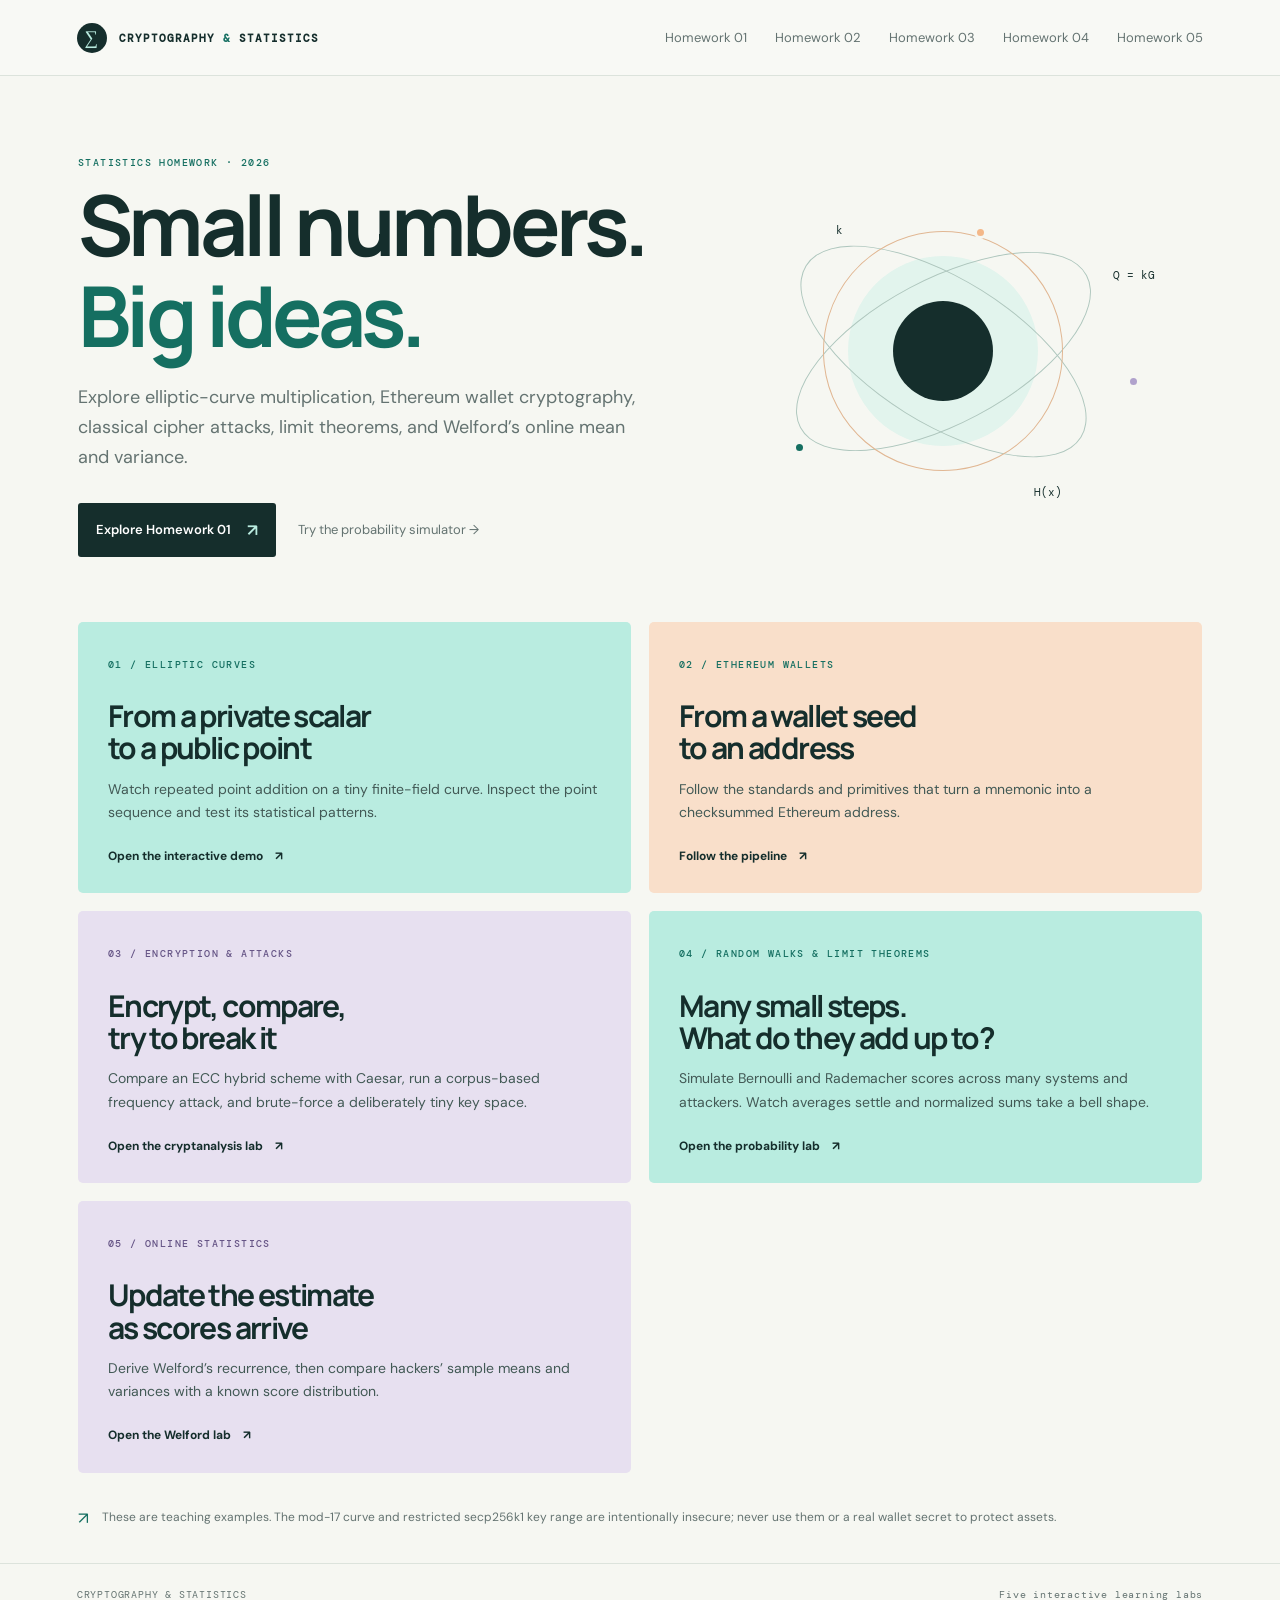
==== commit ef213f96: "Add Homework 5 Welford sampling lab" ====
--- a/index.html
+++ b/index.html
@@ -3,21 +3,21 @@
 <head>
   <meta charset="utf-8">
   <meta name="viewport" content="width=device-width, initial-scale=1">
-  <meta name="description" content="Three educational projects exploring elliptic curves, Ethereum wallet cryptography, Caesar ciphers, and statistical cryptanalysis.">
+  <meta name="description" content="Five interactive assignments explore elliptic curves, Ethereum wallet cryptography, cryptanalysis, limit theorems, and online statistics.">
   <title>Cryptography & Statistics — Homework</title>
   <link rel="stylesheet" href="styles.css">
 </head>
 <body>
   <header class="site-header">
     <a class="brand" href="index.html"><span class="brand-mark">∑</span><span>CRYPTOGRAPHY <i>&</i> STATISTICS</span></a>
-    <nav aria-label="Homework navigation"><a href="homework-1.html">Homework 01</a><a href="homework-2.html">Homework 02</a><a href="homework-3.html">ECC &amp; Caesar</a><a href="homework-4.html">LLN &amp; CLT</a></nav>
+    <nav aria-label="Homework navigation"><a href="homework-1.html">Homework 01</a><a href="homework-2.html">Homework 02</a><a href="homework-3.html">Homework 03</a><a href="homework-4.html">Homework 04</a><a href="homework-5.html">Homework 05</a></nav>
   </header>
   <main>
     <section class="hero home-hero">
       <div class="hero-copy">
         <p class="eyebrow">STATISTICS HOMEWORK · 2026</p>
         <h1>Small numbers.<br><span>Big ideas.</span></h1>
-        <p class="lead">Explore elliptic-curve scalar multiplication, follow an Ethereum wallet pipeline, test how statistics can break a classical cipher, and simulate the Law of Large Numbers and Central Limit Theorem.</p>
+        <p class="lead">Explore elliptic-curve multiplication, Ethereum wallet cryptography, classical cipher attacks, limit theorems, and Welford’s online mean and variance.</p>
         <div class="hero-links"><a class="button button-dark" href="homework-1.html">Explore Homework 01 <span>↗</span></a><a class="text-link" href="homework-4.html">Try the probability simulator <span>→</span></a></div>
       </div>
       <div class="hero-art" aria-hidden="true"><div class="orbit orbit-a"></div><div class="orbit orbit-b"></div><div class="orbit orbit-c"></div><span class="art-dot dot-one"></span><span class="art-dot dot-two"></span><span class="art-dot dot-three"></span><span class="art-label label-one">k</span><span class="art-label label-two">Q = kG</span><span class="art-label label-three">H(x)</span></div>
@@ -27,9 +27,10 @@
       <a class="home-card card-orange" href="homework-2.html"><span class="card-number">02 / ETHEREUM WALLETS</span><h2>From a wallet seed<br>to an address</h2><p>Follow the standards and primitives that turn a mnemonic into a checksummed Ethereum address.</p><span class="card-cta">Follow the pipeline <b>↗</b></span></a>
       <a class="home-card card-plum" href="homework-3.html"><span class="card-number">03 / ENCRYPTION &amp; ATTACKS</span><h2>Encrypt, compare,<br>try to break it</h2><p>Compare an ECC hybrid scheme with Caesar, run a corpus-based frequency attack, and brute-force a deliberately tiny key space.</p><span class="card-cta">Open the cryptanalysis lab <b>↗</b></span></a>
       <a class="home-card card-teal" href="homework-4.html"><span class="card-number">04 / RANDOM WALKS &amp; LIMIT THEOREMS</span><h2>Many small steps.<br>What do they add up to?</h2><p>Simulate Bernoulli and Rademacher scores across many systems and attackers. Watch averages settle and normalized sums take a bell shape.</p><span class="card-cta">Open the probability lab <b>↗</b></span></a>
+      <a class="home-card card-plum" href="homework-5.html"><span class="card-number">05 / ONLINE STATISTICS</span><h2>Update the estimate<br>as scores arrive</h2><p>Derive Welford’s recurrence, then compare hackers’ sample means and variances with a known score distribution.</p><span class="card-cta">Open the Welford lab <b>↗</b></span></a>
     </section>
     <section class="closing-note"><span class="note-icon">↗</span><p>These are teaching examples. The mod-17 curve and restricted secp256k1 key range are intentionally insecure; never use them or a real wallet secret to protect assets.</p></section>
   </main>
-  <footer><span>CRYPTOGRAPHY &amp; STATISTICS</span><span>Four interactive learning labs</span></footer>
+  <footer><span>CRYPTOGRAPHY &amp; STATISTICS</span><span>Five interactive learning labs</span></footer>
 </body>
 </html>
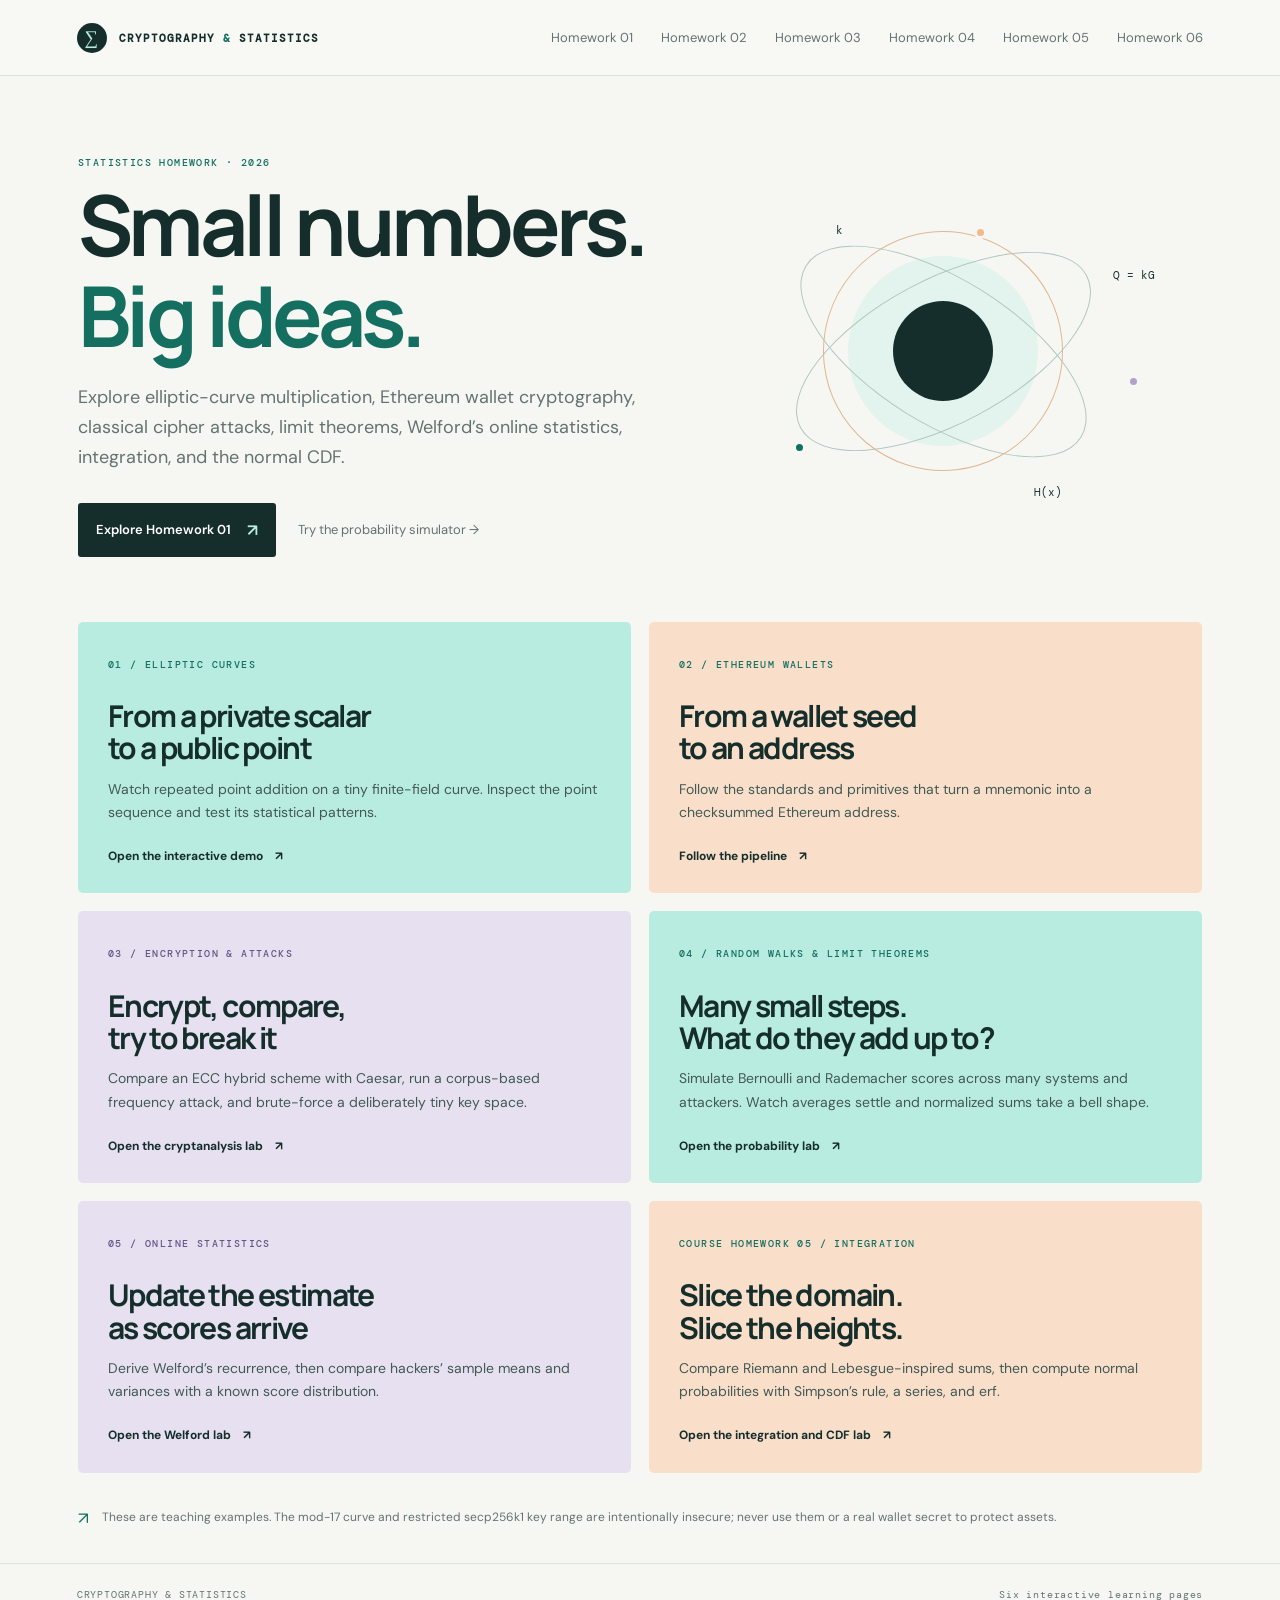
==== commit cf9c45c9: "Add integration and normal CDF homework" ====
--- a/index.html
+++ b/index.html
@@ -3,21 +3,21 @@
 <head>
   <meta charset="utf-8">
   <meta name="viewport" content="width=device-width, initial-scale=1">
-  <meta name="description" content="Five interactive assignments explore elliptic curves, Ethereum wallet cryptography, cryptanalysis, limit theorems, and online statistics.">
+  <meta name="description" content="Six interactive assignments explore elliptic curves, Ethereum wallets, cryptanalysis, limit theorems, online statistics, numerical integration, and the normal CDF.">
   <title>Cryptography & Statistics — Homework</title>
   <link rel="stylesheet" href="styles.css">
 </head>
 <body>
   <header class="site-header">
     <a class="brand" href="index.html"><span class="brand-mark">∑</span><span>CRYPTOGRAPHY <i>&</i> STATISTICS</span></a>
-    <nav aria-label="Homework navigation"><a href="homework-1.html">Homework 01</a><a href="homework-2.html">Homework 02</a><a href="homework-3.html">Homework 03</a><a href="homework-4.html">Homework 04</a><a href="homework-5.html">Homework 05</a></nav>
+    <nav aria-label="Homework navigation"><a href="homework-1.html">Homework 01</a><a href="homework-2.html">Homework 02</a><a href="homework-3.html">Homework 03</a><a href="homework-4.html">Homework 04</a><a href="homework-5.html">Homework 05</a><a href="homework-6.html">Homework 06</a></nav>
   </header>
   <main>
     <section class="hero home-hero">
       <div class="hero-copy">
         <p class="eyebrow">STATISTICS HOMEWORK · 2026</p>
         <h1>Small numbers.<br><span>Big ideas.</span></h1>
-        <p class="lead">Explore elliptic-curve multiplication, Ethereum wallet cryptography, classical cipher attacks, limit theorems, and Welford’s online mean and variance.</p>
+        <p class="lead">Explore elliptic-curve multiplication, Ethereum wallet cryptography, classical cipher attacks, limit theorems, Welford’s online statistics, integration, and the normal CDF.</p>
         <div class="hero-links"><a class="button button-dark" href="homework-1.html">Explore Homework 01 <span>↗</span></a><a class="text-link" href="homework-4.html">Try the probability simulator <span>→</span></a></div>
       </div>
       <div class="hero-art" aria-hidden="true"><div class="orbit orbit-a"></div><div class="orbit orbit-b"></div><div class="orbit orbit-c"></div><span class="art-dot dot-one"></span><span class="art-dot dot-two"></span><span class="art-dot dot-three"></span><span class="art-label label-one">k</span><span class="art-label label-two">Q = kG</span><span class="art-label label-three">H(x)</span></div>
@@ -28,9 +28,10 @@
       <a class="home-card card-plum" href="homework-3.html"><span class="card-number">03 / ENCRYPTION &amp; ATTACKS</span><h2>Encrypt, compare,<br>try to break it</h2><p>Compare an ECC hybrid scheme with Caesar, run a corpus-based frequency attack, and brute-force a deliberately tiny key space.</p><span class="card-cta">Open the cryptanalysis lab <b>↗</b></span></a>
       <a class="home-card card-teal" href="homework-4.html"><span class="card-number">04 / RANDOM WALKS &amp; LIMIT THEOREMS</span><h2>Many small steps.<br>What do they add up to?</h2><p>Simulate Bernoulli and Rademacher scores across many systems and attackers. Watch averages settle and normalized sums take a bell shape.</p><span class="card-cta">Open the probability lab <b>↗</b></span></a>
       <a class="home-card card-plum" href="homework-5.html"><span class="card-number">05 / ONLINE STATISTICS</span><h2>Update the estimate<br>as scores arrive</h2><p>Derive Welford’s recurrence, then compare hackers’ sample means and variances with a known score distribution.</p><span class="card-cta">Open the Welford lab <b>↗</b></span></a>
+      <a class="home-card card-orange" href="homework-6.html"><span class="card-number">COURSE HOMEWORK 05 / INTEGRATION</span><h2>Slice the domain.<br>Slice the heights.</h2><p>Compare Riemann and Lebesgue-inspired sums, then compute normal probabilities with Simpson’s rule, a series, and erf.</p><span class="card-cta">Open the integration and CDF lab <b>↗</b></span></a>
     </section>
     <section class="closing-note"><span class="note-icon">↗</span><p>These are teaching examples. The mod-17 curve and restricted secp256k1 key range are intentionally insecure; never use them or a real wallet secret to protect assets.</p></section>
   </main>
-  <footer><span>CRYPTOGRAPHY &amp; STATISTICS</span><span>Five interactive learning labs</span></footer>
+  <footer><span>CRYPTOGRAPHY &amp; STATISTICS</span><span>Six interactive learning pages</span></footer>
 </body>
 </html>
--- a/styles.css
+++ b/styles.css
@@ -1,7 +1,7 @@
 @import url('https://fonts.googleapis.com/css2?family=DM+Mono:wght@400;500&family=DM+Sans:wght@400;500;600;700&family=Manrope:wght@400;500;600;700;800&display=swap');
 :root{--ink:#152e2c;--muted:#647371;--paper:#f6f7f2;--white:#fff;--line:#dce3dc;--teal:#b9ece0;--teal-deep:#156f61;--orange:#f4b889;--plum:#b0a2cc;--mono:'DM Mono',monospace;--sans:'DM Sans',sans-serif;--display:'Manrope',sans-serif}*{box-sizing:border-box}html{scroll-behavior:smooth}body{margin:0;background:var(--paper);color:var(--ink);font:16px/1.65 var(--sans)}a{color:inherit}.site-header{height:76px;padding:0 clamp(22px,6vw,92px);display:flex;align-items:center;justify-content:space-between;border-bottom:1px solid var(--line);background:#f8f9f5}.brand{text-decoration:none;display:flex;gap:12px;align-items:center;font:600 11px var(--mono);letter-spacing:.09em}.brand i{color:var(--teal-deep);font-style:normal}.brand-mark{display:grid;place-items:center;background:var(--ink);color:var(--teal);width:30px;height:30px;border-radius:50%;font:500 19px Georgia}.site-header nav{display:flex;gap:28px}.site-header nav a,.text-link{font-size:13px;text-decoration:none;color:var(--muted)}.site-header nav a:hover,.text-link:hover{color:var(--teal-deep)}main{max-width:1180px;margin:0 auto;padding:0 28px}.hero{position:relative;min-height:480px;display:grid;grid-template-columns:1fr .9fr;align-items:center;gap:32px;padding:70px 0 65px}.eyebrow,.card-number,.kicker,.micro-label{font:500 10px var(--mono);letter-spacing:.14em;color:var(--teal-deep)}h1,h2,h3{font-family:var(--display);letter-spacing:-.055em;line-height:1.08;margin:0}h1{font-size:clamp(50px,7vw,84px);font-weight:700}.hero h1 span{color:var(--teal-deep)}.lead{max-width:590px;color:var(--muted);font-size:18px;margin:23px 0 30px}.hero-links{display:flex;align-items:center;gap:22px}.button{display:inline-flex;align-items:center;gap:16px;padding:13px 18px;text-decoration:none;font-size:13px;font-weight:600}.button-dark{background:var(--ink);color:white;border-radius:3px}.button-dark span{font-size:17px;color:var(--teal)}.hero-art{height:340px;position:relative;display:grid;place-items:center}.orbit{position:absolute;border:1px solid #afc7be;border-radius:50%;transform:rotate(-28deg)}.orbit-a{width:325px;height:145px}.orbit-b{width:325px;height:145px;transform:rotate(32deg)}.orbit-c{width:240px;height:240px;border-color:#e1b793}.hero-art:before{content:'';position:absolute;width:190px;height:190px;border-radius:50%;background:#e2f4ed}.hero-art:after{content:'';position:absolute;width:100px;height:100px;border-radius:50%;background:var(--ink)}.art-dot{position:absolute;z-index:2;width:13px;height:13px;border-radius:50%;background:var(--orange);border:3px solid var(--paper)}.dot-one{top:45px;left:56%}.dot-two{bottom:67px;left:21%;background:var(--teal-deep)}.dot-three{right:12%;top:57%;background:var(--plum)}.art-label{position:absolute;z-index:3;font:11px var(--mono);background:var(--paper);padding:2px 6px}.label-one{top:40px;left:28%}.label-two{right:8%;top:25%}.label-three{bottom:20px;right:26%}.home-cards{display:grid;grid-template-columns:1fr 1fr;gap:18px}.home-card{display:block;padding:28px 30px 25px;min-height:258px;text-decoration:none;border-radius:5px;transition:transform .2s}.home-card:hover{transform:translateY(-3px)}.card-teal{background:var(--teal)}.card-orange{background:#f9dfca}.home-card h2{font-size:30px;margin:24px 0 13px}.home-card p{max-width:490px;color:#425955;font-size:14px;margin:0 0 18px}.home-card .card-cta{font-size:12px;font-weight:700}.card-cta b{margin-left:9px}.closing-note{display:flex;align-items:center;gap:13px;padding:23px 0;color:var(--muted);font-size:12px}.note-icon{font-size:17px;color:var(--teal-deep)}footer{border-top:1px solid var(--line);display:flex;justify-content:space-between;padding:24px clamp(22px,6vw,92px);font:10px var(--mono);letter-spacing:.08em;color:var(--muted)}
 .page-intro{padding:52px 0 34px;border-bottom:1px solid var(--line)}.page-intro h1{font-size:clamp(38px,5.6vw,64px);margin:10px 0 15px}.page-intro .lead{margin:0;max-width:760px;font-size:16px}.crumb{font:10px var(--mono);color:var(--muted);margin-bottom:18px}.crumb a{color:var(--teal-deep);text-decoration:none}.two-col{display:grid;grid-template-columns:minmax(0,1.08fr) minmax(300px,.92fr);gap:22px;margin:27px 0}.panel{background:var(--white);border:1px solid var(--line);border-radius:5px;padding:22px}.panel h2{font-size:22px;margin:2px 0 14px}.panel h3{font-size:17px;margin:17px 0 8px}.panel p{margin:8px 0;color:#475956;font-size:14px}.controls{display:flex;flex-wrap:wrap;align-items:end;gap:12px;margin:16px 0}.field{display:grid;gap:5px}.field label{font:10px var(--mono);letter-spacing:.08em;text-transform:uppercase;color:var(--muted)}input,select,button{font:14px var(--sans)}input,select{border:1px solid var(--line);background:#fff;padding:9px 11px;border-radius:3px;color:var(--ink)}input[type=number]{width:100px}.button-small{border:0;border-radius:3px;padding:10px 13px;background:var(--ink);color:white;cursor:pointer}.button-small.secondary{background:#e9f4ef;color:var(--ink)}.result-box{background:#f0f7f3;border-left:3px solid var(--teal-deep);padding:12px 14px;margin:14px 0}.result-box strong{font:500 13px var(--mono)}.result-box .big{display:block;font:600 25px var(--display);margin-top:3px}.curve-wrap{background:#f7faf6;border:1px solid var(--line);border-radius:4px;padding:8px}.curve-wrap svg{display:block;width:100%;height:auto}.curve-grid{stroke:#dce5de;stroke-width:1}.curve-axis{stroke:#8da39b;stroke-width:1.2}.curve-point{fill:#81938d;stroke:#fff;stroke-width:1.4}.curve-base{fill:var(--teal-deep);stroke:white;stroke-width:2}.curve-current{fill:#e98950;stroke:white;stroke-width:2.5}.curve-label{font:10px var(--mono);fill:#38524c}.curve-caption{font:10px var(--mono);color:var(--muted);text-align:center;padding:4px 0 0}.table-wrap{overflow:auto;max-height:260px;border:1px solid var(--line);border-radius:3px}.data-table{width:100%;border-collapse:collapse;font-size:12px}.data-table th,.data-table td{text-align:left;padding:8px 10px;border-bottom:1px solid var(--line);white-space:nowrap}.data-table th{font:10px var(--mono);letter-spacing:.08em;background:#f6f8f4;position:sticky;top:0}.data-table tr:last-child td{border-bottom:0}.data-table tr.active td{background:#fff1e4}.stat-grid{display:grid;grid-template-columns:repeat(2,minmax(0,1fr));gap:10px}.stat-card{background:#f5f8f4;border:1px solid var(--line);padding:12px;border-radius:3px}.stat-card span{display:block;color:var(--muted);font:10px var(--mono);text-transform:uppercase;letter-spacing:.06em}.stat-card strong{display:block;font:600 18px var(--display);margin-top:5px}.callout{padding:15px 17px;background:#f9e9dc;border-radius:3px;margin:18px 0;color:#513a2b;font-size:13px}.callout.teal{background:#e5f4ee;color:#24483e}.section{padding:29px 0;border-bottom:1px solid var(--line)}.section h2{font-size:28px;margin:0 0 15px}.section h3{margin:18px 0 7px}.section p,.section li{font-size:14px;color:#475956}.section ul{padding-left:20px}.formula{font:13px var(--mono);padding:11px 13px;background:#eff4ef;border-radius:3px;overflow-wrap:anywhere;color:#294b41}.timeline{display:grid;grid-template-columns:repeat(4,1fr);gap:12px;margin-top:17px}.time-item{padding:13px;border-top:2px solid var(--teal-deep);background:#fff}.time-item b{font:500 11px var(--mono);color:var(--teal-deep)}.time-item p{font-size:12px;margin:5px 0 0}.pipeline{display:flex;flex-wrap:wrap;align-items:stretch;gap:7px;margin:19px 0}.pipe-step{min-width:105px;flex:1;padding:12px;background:#eaf4ef;border-radius:3px}.pipe-step:nth-child(4n+2){background:#f8e7d9}.pipe-step b{display:block;font-size:12px}.pipe-step small{display:block;color:var(--muted);font-size:10px;margin-top:3px}.pipe-arrow{align-self:center;color:#8b9d96}.source-list a{font-size:13px;color:var(--teal-deep);overflow-wrap:anywhere}.source-list li{margin:7px 0}.small-note{font-size:12px!important;color:var(--muted)!important}.tag{display:inline-block;padding:4px 8px;background:#ebf2ed;border-radius:20px;font:10px var(--mono);color:var(--teal-deep);margin-right:5px}.visually-hidden{position:absolute;width:1px;height:1px;padding:0;margin:-1px;overflow:hidden;clip:rect(0,0,0,0);white-space:nowrap;border:0}
-@media(max-width:760px){.site-header{height:auto;min-height:66px;padding:13px 18px}.site-header nav{gap:12px}.brand{font-size:9px;gap:7px}.hero{grid-template-columns:1fr;padding:47px 0 28px;gap:0}.hero-art{height:220px;grid-row:1;margin-bottom:6px}.hero-art:before{width:130px;height:130px}.hero-art:after{width:66px;height:66px}.orbit-a,.orbit-b{width:260px;height:112px}.orbit-c{width:190px;height:190px}.home-cards,.two-col{grid-template-columns:1fr}.home-card{min-height:unset}.timeline{grid-template-columns:repeat(2,1fr)}footer{gap:10px;flex-wrap:wrap}main{padding:0 18px}.page-intro{padding-top:36px}.stat-grid{grid-template-columns:1fr 1fr}}
+@media(max-width:760px){.site-header{height:auto;min-height:66px;padding:13px 18px}.site-header nav{flex-wrap:wrap;justify-content:flex-end;max-width:68%;gap:3px 10px}.site-header nav a{font-size:11px}.brand{font-size:9px;gap:7px}.hero{grid-template-columns:1fr;padding:47px 0 28px;gap:0}.hero-art{height:220px;grid-row:1;margin-bottom:6px}.hero-art:before{width:130px;height:130px}.hero-art:after{width:66px;height:66px}.orbit-a,.orbit-b{width:260px;height:112px}.orbit-c{width:190px;height:190px}.home-cards,.two-col{grid-template-columns:1fr}.home-card{min-height:unset}.timeline{grid-template-columns:repeat(2,1fr)}footer{gap:10px;flex-wrap:wrap}main{padding:0 18px}.page-intro{padding-top:36px}.stat-grid{grid-template-columns:1fr 1fr}}
 .home-cards{grid-template-columns:repeat(2,minmax(0,1fr))}.card-plum{background:#e7e0f0}.card-plum .card-number{color:#665586}
 @media(max-width:980px){.home-cards{grid-template-columns:repeat(2,minmax(0,1fr))}}
 @media(max-width:760px){.home-cards{grid-template-columns:1fr}}
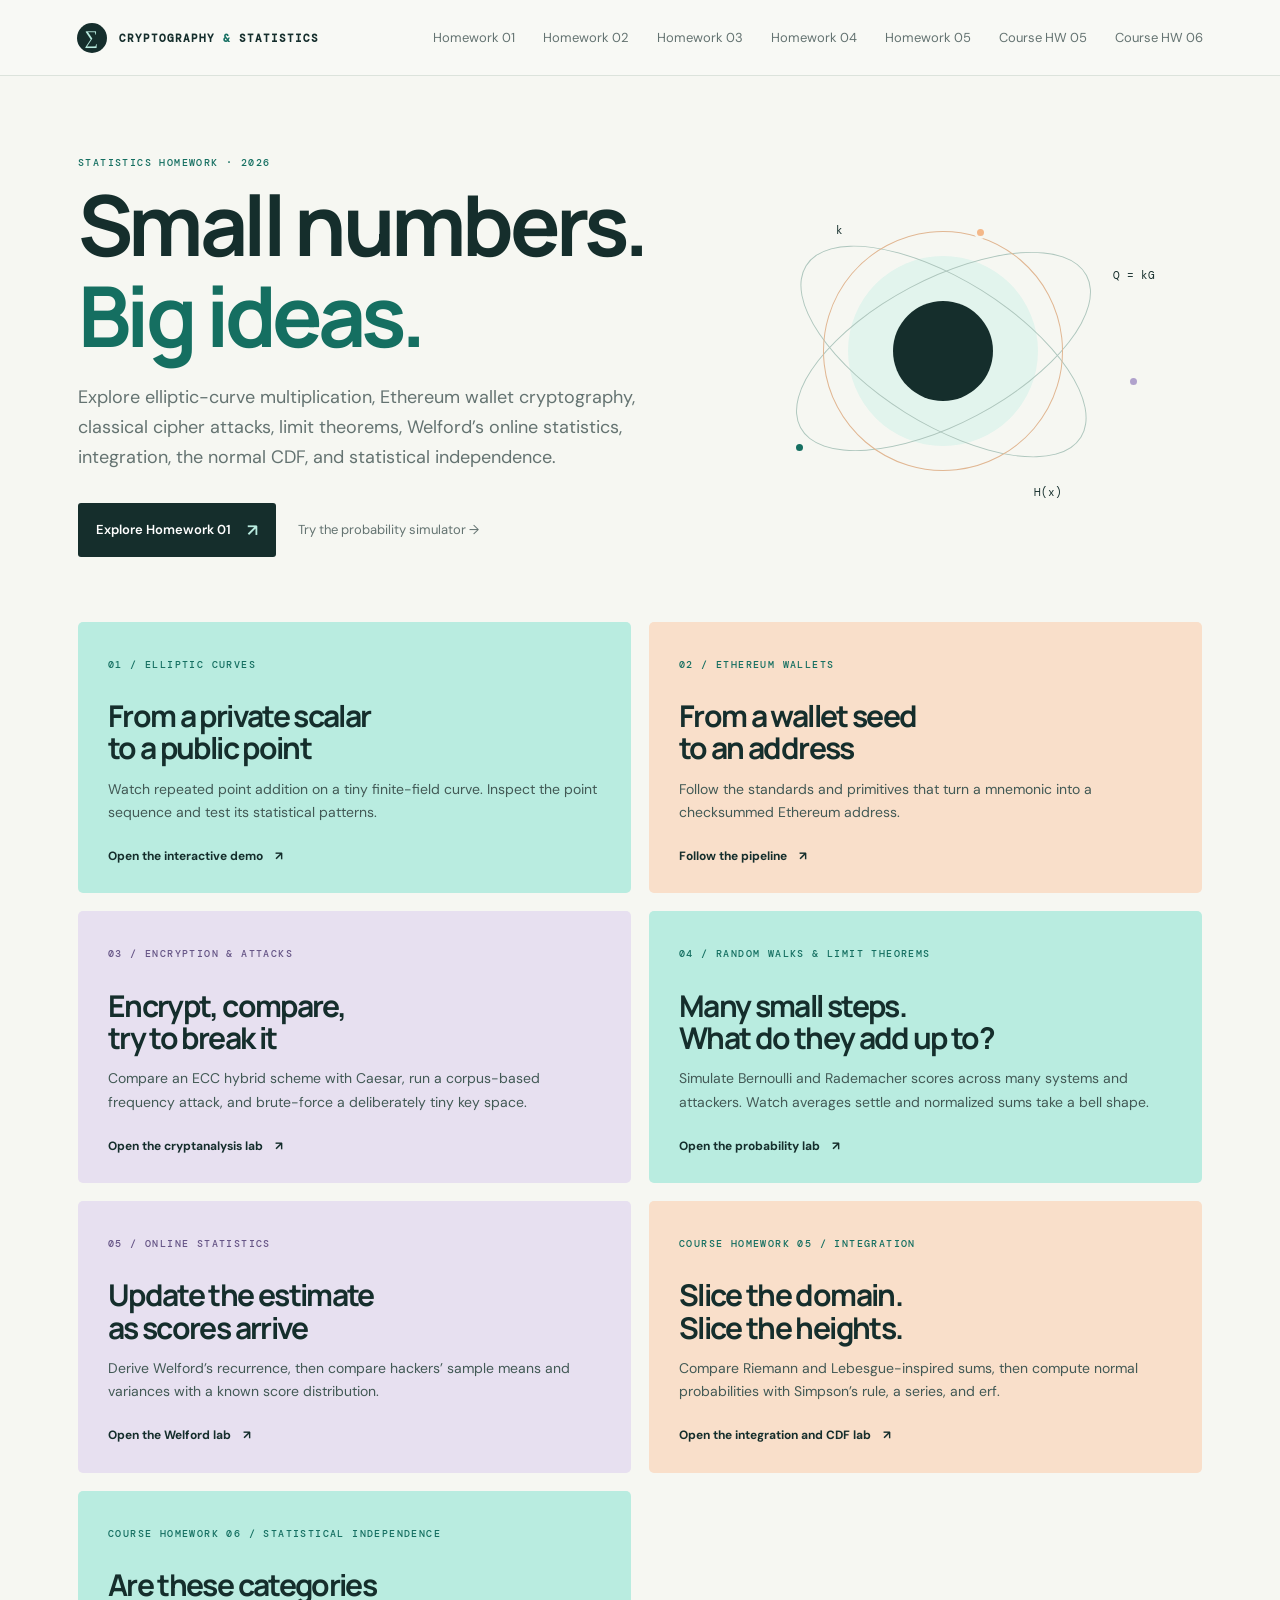
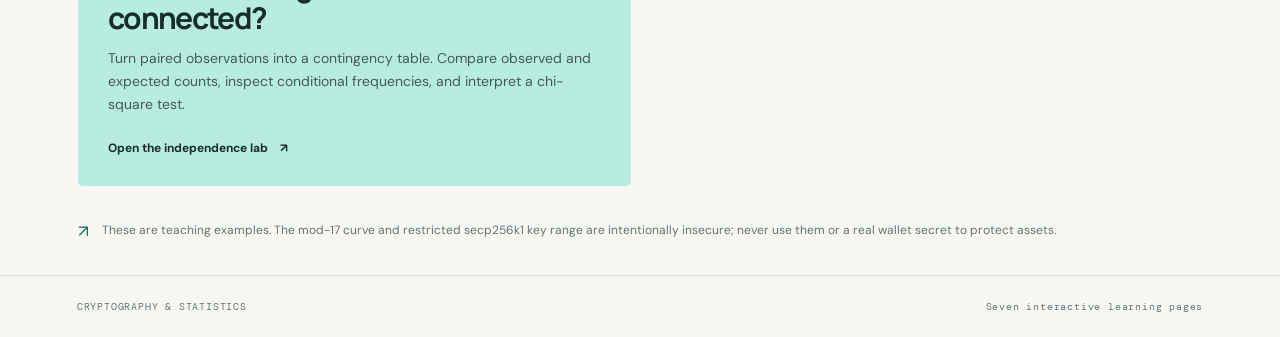
==== commit 1340774c: "Add statistical independence homework" ====
--- a/index.html
+++ b/index.html
@@ -1,37 +1,38 @@
-<!doctype html>
-<html lang="en">
-<head>
-  <meta charset="utf-8">
-  <meta name="viewport" content="width=device-width, initial-scale=1">
-  <meta name="description" content="Six interactive assignments explore elliptic curves, Ethereum wallets, cryptanalysis, limit theorems, online statistics, numerical integration, and the normal CDF.">
-  <title>Cryptography & Statistics — Homework</title>
-  <link rel="stylesheet" href="styles.css">
-</head>
-<body>
-  <header class="site-header">
-    <a class="brand" href="index.html"><span class="brand-mark">∑</span><span>CRYPTOGRAPHY <i>&</i> STATISTICS</span></a>
-    <nav aria-label="Homework navigation"><a href="homework-1.html">Homework 01</a><a href="homework-2.html">Homework 02</a><a href="homework-3.html">Homework 03</a><a href="homework-4.html">Homework 04</a><a href="homework-5.html">Homework 05</a><a href="homework-6.html">Homework 06</a></nav>
-  </header>
-  <main>
-    <section class="hero home-hero">
-      <div class="hero-copy">
-        <p class="eyebrow">STATISTICS HOMEWORK · 2026</p>
-        <h1>Small numbers.<br><span>Big ideas.</span></h1>
-        <p class="lead">Explore elliptic-curve multiplication, Ethereum wallet cryptography, classical cipher attacks, limit theorems, Welford’s online statistics, integration, and the normal CDF.</p>
-        <div class="hero-links"><a class="button button-dark" href="homework-1.html">Explore Homework 01 <span>↗</span></a><a class="text-link" href="homework-4.html">Try the probability simulator <span>→</span></a></div>
-      </div>
-      <div class="hero-art" aria-hidden="true"><div class="orbit orbit-a"></div><div class="orbit orbit-b"></div><div class="orbit orbit-c"></div><span class="art-dot dot-one"></span><span class="art-dot dot-two"></span><span class="art-dot dot-three"></span><span class="art-label label-one">k</span><span class="art-label label-two">Q = kG</span><span class="art-label label-three">H(x)</span></div>
-    </section>
-    <section class="home-cards" aria-label="Homework assignments">
-      <a class="home-card card-teal" href="homework-1.html"><span class="card-number">01 / ELLIPTIC CURVES</span><h2>From a private scalar<br>to a public point</h2><p>Watch repeated point addition on a tiny finite-field curve. Inspect the point sequence and test its statistical patterns.</p><span class="card-cta">Open the interactive demo <b>↗</b></span></a>
-      <a class="home-card card-orange" href="homework-2.html"><span class="card-number">02 / ETHEREUM WALLETS</span><h2>From a wallet seed<br>to an address</h2><p>Follow the standards and primitives that turn a mnemonic into a checksummed Ethereum address.</p><span class="card-cta">Follow the pipeline <b>↗</b></span></a>
-      <a class="home-card card-plum" href="homework-3.html"><span class="card-number">03 / ENCRYPTION &amp; ATTACKS</span><h2>Encrypt, compare,<br>try to break it</h2><p>Compare an ECC hybrid scheme with Caesar, run a corpus-based frequency attack, and brute-force a deliberately tiny key space.</p><span class="card-cta">Open the cryptanalysis lab <b>↗</b></span></a>
-      <a class="home-card card-teal" href="homework-4.html"><span class="card-number">04 / RANDOM WALKS &amp; LIMIT THEOREMS</span><h2>Many small steps.<br>What do they add up to?</h2><p>Simulate Bernoulli and Rademacher scores across many systems and attackers. Watch averages settle and normalized sums take a bell shape.</p><span class="card-cta">Open the probability lab <b>↗</b></span></a>
-      <a class="home-card card-plum" href="homework-5.html"><span class="card-number">05 / ONLINE STATISTICS</span><h2>Update the estimate<br>as scores arrive</h2><p>Derive Welford’s recurrence, then compare hackers’ sample means and variances with a known score distribution.</p><span class="card-cta">Open the Welford lab <b>↗</b></span></a>
-      <a class="home-card card-orange" href="homework-6.html"><span class="card-number">COURSE HOMEWORK 05 / INTEGRATION</span><h2>Slice the domain.<br>Slice the heights.</h2><p>Compare Riemann and Lebesgue-inspired sums, then compute normal probabilities with Simpson’s rule, a series, and erf.</p><span class="card-cta">Open the integration and CDF lab <b>↗</b></span></a>
-    </section>
-    <section class="closing-note"><span class="note-icon">↗</span><p>These are teaching examples. The mod-17 curve and restricted secp256k1 key range are intentionally insecure; never use them or a real wallet secret to protect assets.</p></section>
-  </main>
-  <footer><span>CRYPTOGRAPHY &amp; STATISTICS</span><span>Six interactive learning pages</span></footer>
-</body>
-</html>
+<!doctype html>
+<html lang="en">
+<head>
+  <meta charset="utf-8">
+  <meta name="viewport" content="width=device-width, initial-scale=1">
+  <meta name="description" content="Seven interactive assignments explore elliptic curves, Ethereum wallets, cryptanalysis, limit theorems, online statistics, numerical integration, the normal CDF, and statistical independence.">
+  <title>Cryptography & Statistics — Homework</title>
+  <link rel="stylesheet" href="styles.css">
+</head>
+<body>
+  <header class="site-header">
+    <a class="brand" href="index.html"><span class="brand-mark">∑</span><span>CRYPTOGRAPHY <i>&</i> STATISTICS</span></a>
+    <nav aria-label="Homework navigation"><a href="homework-1.html">Homework 01</a><a href="homework-2.html">Homework 02</a><a href="homework-3.html">Homework 03</a><a href="homework-4.html">Homework 04</a><a href="homework-5.html">Homework 05</a><a href="homework-6.html">Course HW 05</a><a href="homework-7.html">Course HW 06</a></nav>
+  </header>
+  <main>
+    <section class="hero home-hero">
+      <div class="hero-copy">
+        <p class="eyebrow">STATISTICS HOMEWORK · 2026</p>
+        <h1>Small numbers.<br><span>Big ideas.</span></h1>
+        <p class="lead">Explore elliptic-curve multiplication, Ethereum wallet cryptography, classical cipher attacks, limit theorems, Welford’s online statistics, integration, the normal CDF, and statistical independence.</p>
+        <div class="hero-links"><a class="button button-dark" href="homework-1.html">Explore Homework 01 <span>↗</span></a><a class="text-link" href="homework-4.html">Try the probability simulator <span>→</span></a></div>
+      </div>
+      <div class="hero-art" aria-hidden="true"><div class="orbit orbit-a"></div><div class="orbit orbit-b"></div><div class="orbit orbit-c"></div><span class="art-dot dot-one"></span><span class="art-dot dot-two"></span><span class="art-dot dot-three"></span><span class="art-label label-one">k</span><span class="art-label label-two">Q = kG</span><span class="art-label label-three">H(x)</span></div>
+    </section>
+    <section class="home-cards" aria-label="Homework assignments">
+      <a class="home-card card-teal" href="homework-1.html"><span class="card-number">01 / ELLIPTIC CURVES</span><h2>From a private scalar<br>to a public point</h2><p>Watch repeated point addition on a tiny finite-field curve. Inspect the point sequence and test its statistical patterns.</p><span class="card-cta">Open the interactive demo <b>↗</b></span></a>
+      <a class="home-card card-orange" href="homework-2.html"><span class="card-number">02 / ETHEREUM WALLETS</span><h2>From a wallet seed<br>to an address</h2><p>Follow the standards and primitives that turn a mnemonic into a checksummed Ethereum address.</p><span class="card-cta">Follow the pipeline <b>↗</b></span></a>
+      <a class="home-card card-plum" href="homework-3.html"><span class="card-number">03 / ENCRYPTION &amp; ATTACKS</span><h2>Encrypt, compare,<br>try to break it</h2><p>Compare an ECC hybrid scheme with Caesar, run a corpus-based frequency attack, and brute-force a deliberately tiny key space.</p><span class="card-cta">Open the cryptanalysis lab <b>↗</b></span></a>
+      <a class="home-card card-teal" href="homework-4.html"><span class="card-number">04 / RANDOM WALKS &amp; LIMIT THEOREMS</span><h2>Many small steps.<br>What do they add up to?</h2><p>Simulate Bernoulli and Rademacher scores across many systems and attackers. Watch averages settle and normalized sums take a bell shape.</p><span class="card-cta">Open the probability lab <b>↗</b></span></a>
+      <a class="home-card card-plum" href="homework-5.html"><span class="card-number">05 / ONLINE STATISTICS</span><h2>Update the estimate<br>as scores arrive</h2><p>Derive Welford’s recurrence, then compare hackers’ sample means and variances with a known score distribution.</p><span class="card-cta">Open the Welford lab <b>↗</b></span></a>
+      <a class="home-card card-orange" href="homework-6.html"><span class="card-number">COURSE HOMEWORK 05 / INTEGRATION</span><h2>Slice the domain.<br>Slice the heights.</h2><p>Compare Riemann and Lebesgue-inspired sums, then compute normal probabilities with Simpson’s rule, a series, and erf.</p><span class="card-cta">Open the integration and CDF lab <b>↗</b></span></a>
+      <a class="home-card card-teal" href="homework-7.html"><span class="card-number">COURSE HOMEWORK 06 / STATISTICAL INDEPENDENCE</span><h2>Are these categories<br>connected?</h2><p>Turn paired observations into a contingency table. Compare observed and expected counts, inspect conditional frequencies, and interpret a chi-square test.</p><span class="card-cta">Open the independence lab <b>↗</b></span></a>
+    </section>
+    <section class="closing-note"><span class="note-icon">↗</span><p>These are teaching examples. The mod-17 curve and restricted secp256k1 key range are intentionally insecure; never use them or a real wallet secret to protect assets.</p></section>
+  </main>
+  <footer><span>CRYPTOGRAPHY &amp; STATISTICS</span><span>Seven interactive learning pages</span></footer>
+</body>
+</html>
